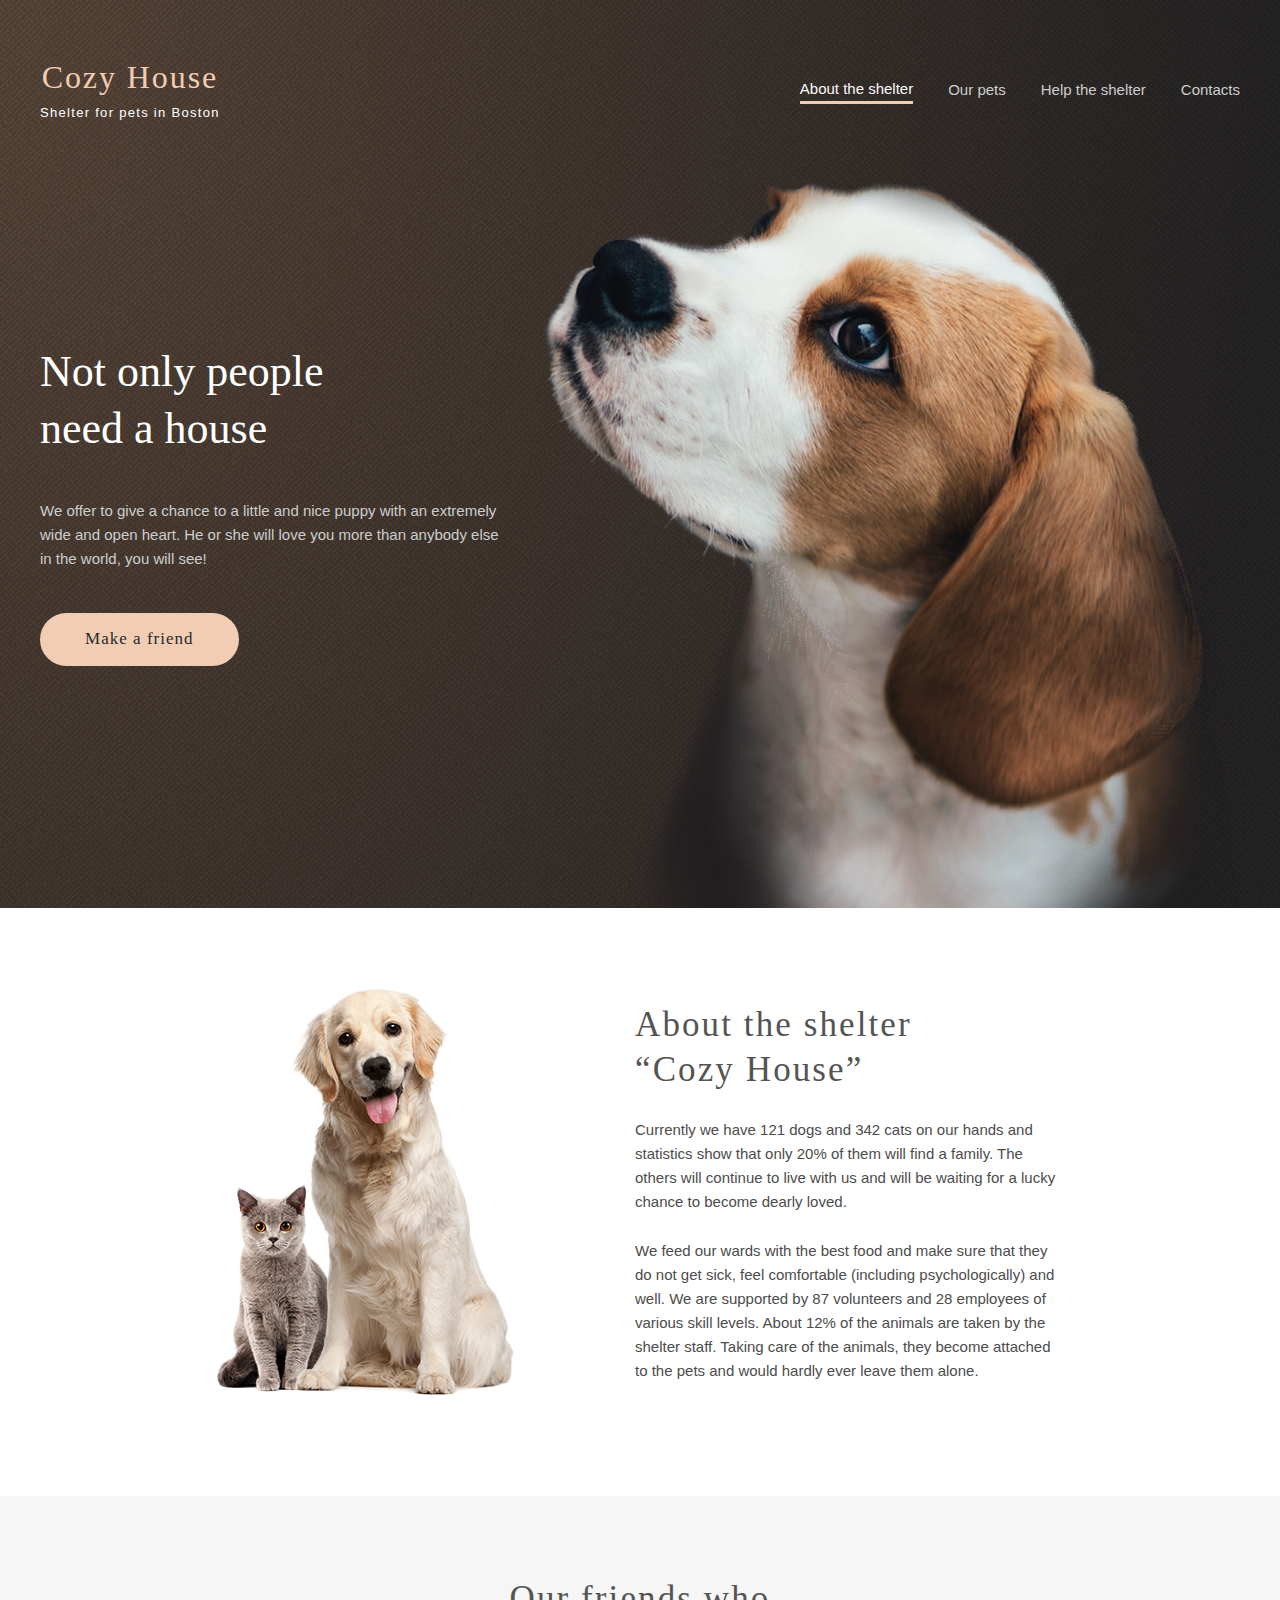
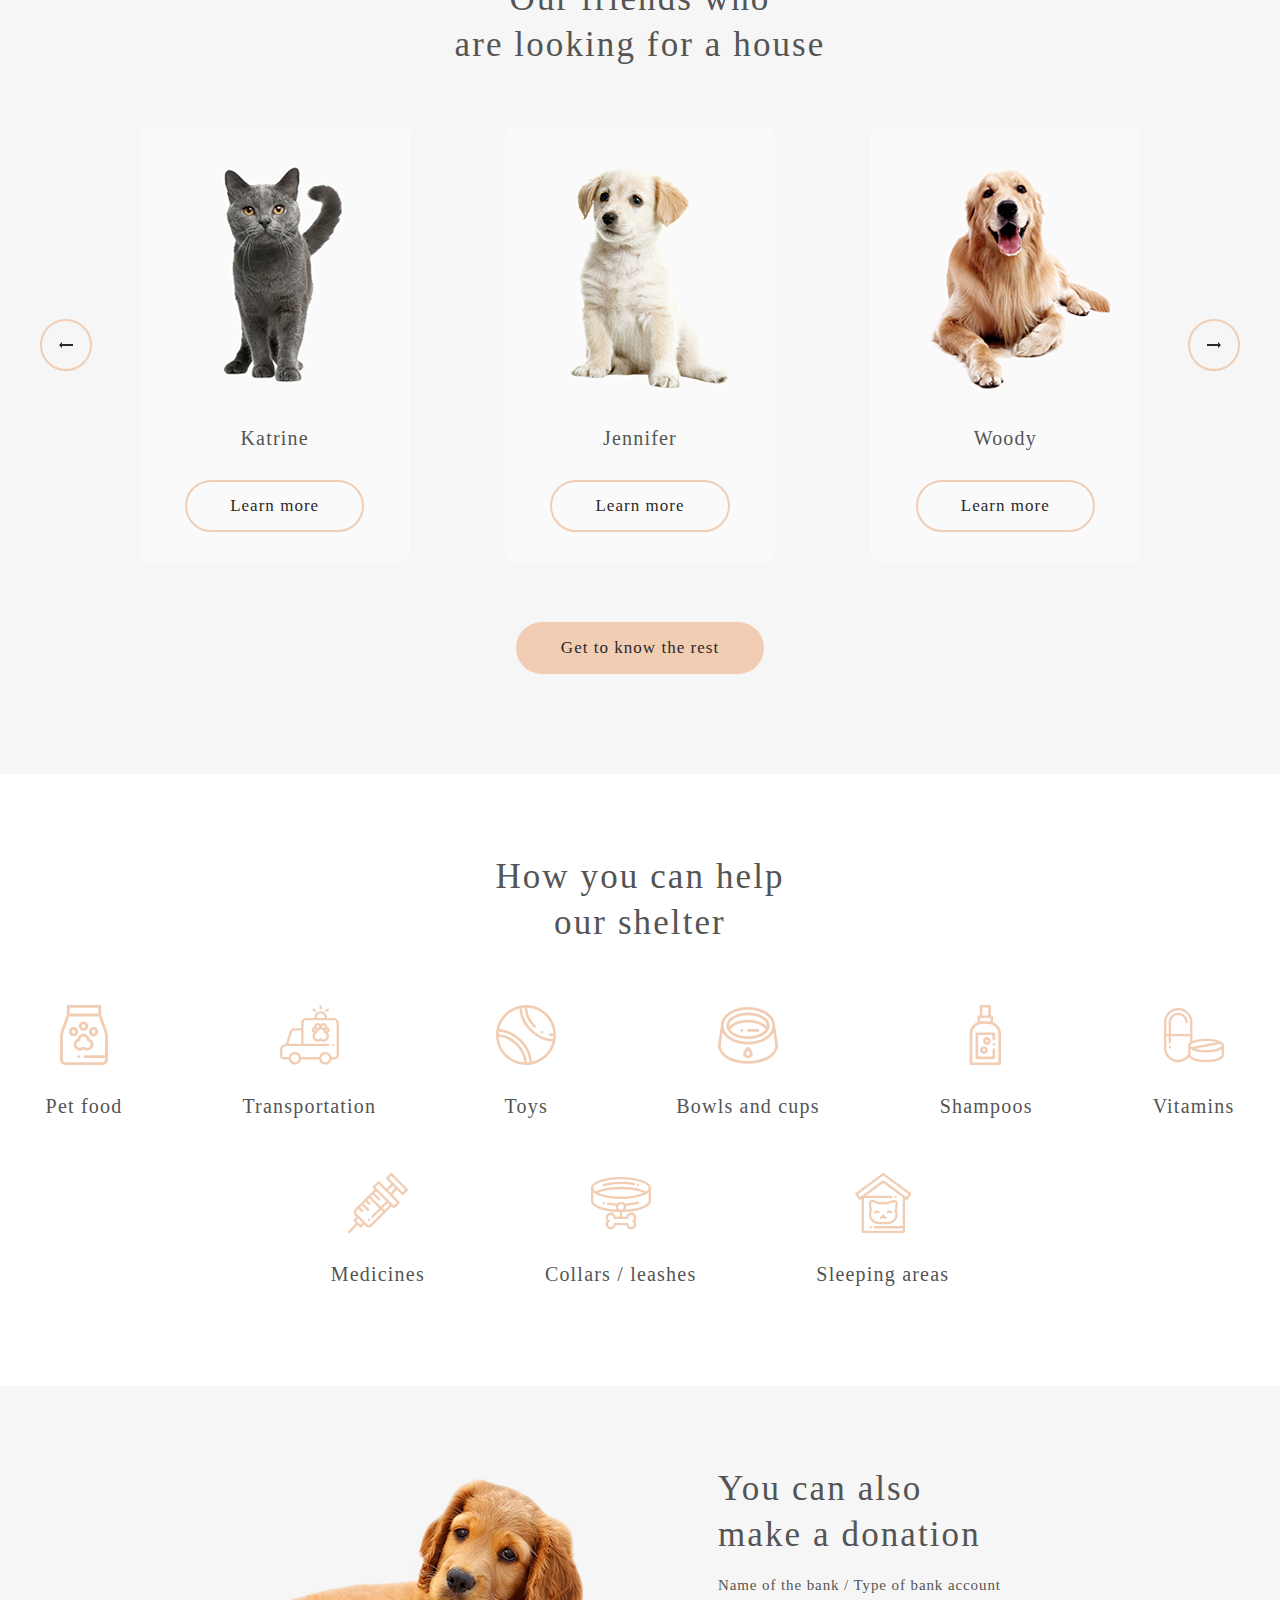
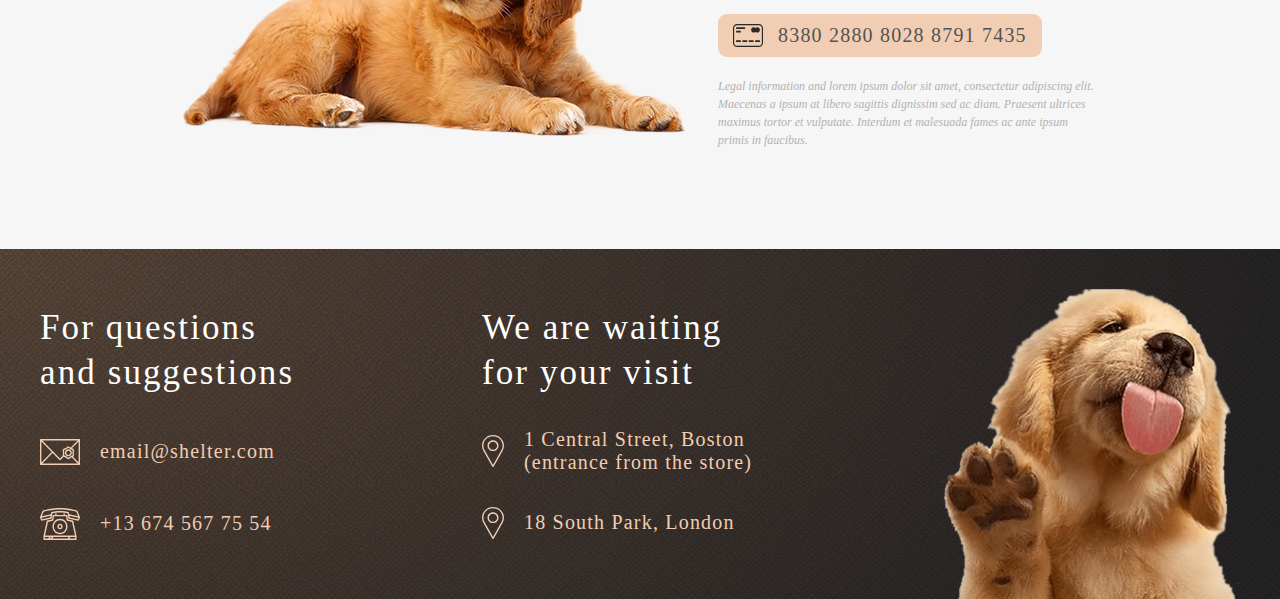
==== shelter/pages/main/index.html @ 7fc87ed5 "feat: add adaptive to donation section" ====
<!DOCTYPE html>
<html lang="en">
    <head>
        <meta charset="UTF-8" />
        <meta http-equiv="X-UA-Compatible" content="IE=edge" />
        <meta name="viewport" content="width=device-width, initial-scale=1.0" />
        <title>Shelter</title>

        <link rel="stylesheet" href="./styles/main.css" />
        <link rel="shortcut icon" href="../../assets/favicon.ico" type="image/x-icon" />
    </head>
    <body>
        <header class="header">
            <div class="container header-container">
                <div class="header__content">
                    <a class="logo" href="#">
                        <h1 class="title logo__title">Cozy House</h1>
                        <p class="subtitle logo__subtitle">Shelter for pets in Boston</p>
                    </a>
                    <nav class="main-nav">
                        <ul class="nav-list">
                            <li class="nav-list__item nav-list__item_active">
                                <a class="subtitle nav-list__link" href="#">About the shelter</a>
                            </li>
                            <li class="nav-list__item">
                                <a class="subtitle nav-list__link" href="../pets/index.html">Our pets</a>
                            </li>
                            <li class="nav-list__item">
                                <a class="subtitle nav-list__link" href="#help">Help the shelter</a>
                            </li>
                            <li class="nav-list__item">
                                <a class="subtitle nav-list__link" href="#footer">Contacts</a>
                            </li>
                        </ul>
                    </nav>
                </div>
            </div>
        </header>
        <main class="main">
            <section class="start-screen-section">
                <div class="container start-screen-container">
                    <div class="start-screen">
                        <div class="start-screen__content">
                            <h2 class="title title_light start-screen__title">Not only people<br />need a house</h2>
                            <p class="subtitle subtitle_light">
                                We offer to give a chance to a little and nice puppy with an extremely wide and open
                                heart. He or she will love you more than anybody else in the world, you will see!
                            </p>
                            <a href="#pets" class="button title button-title">Make a friend</a>
                        </div>
                        <picture>
                            <source
                                srcset="../../assets/images/start-screen-puppy-320.png"
                                type="image/png"
                                media="(max-width:767px)"
                            />
                            <source
                                srcset="../../assets/images/start-screen-puppy-768.png"
                                type="image/png"
                                media="(max-width:1279px)"
                            />
                            <img
                                class="start-screen__img"
                                src="../../assets/images/start-screen-puppy-1280.png"
                                alt="puppy"
                            />
                        </picture>
                    </div>
                </div>
            </section>
            <section class="about-section">
                <div class="container about-container">
                    <div class="about">
                        <img class="about__img" src="../../assets/images/about-pets.png" alt="about-pets" />
                        <div class="about__content">
                            <h3 class="title about__title">About the shelter<br />“Cozy House”</h3>
                            <p class="subtitle about__description">
                                Currently we have 121 dogs and 342 cats on our hands and statistics show that only 20%
                                of them will find a family. The others will continue to live with us and will be waiting
                                for a lucky chance to become dearly loved.
                            </p>
                            <p class="subtitle about__description">
                                We feed our wards with the best food and make sure that they do not get sick, feel
                                comfortable (including psychologically) and well. We are supported by 87 volunteers and
                                28 employees of various skill levels. About 12% of the animals are taken by the shelter
                                staff. Taking care of the animals, they become attached to the pets and would hardly
                                ever leave them alone.
                            </p>
                        </div>
                    </div>
                </div>
            </section>
            <section class="pets-section" id="pets">
                <div class="container pets-container">
                    <div class="pets">
                        <h3 class="title pets__title">Our friends who<br />are looking for a house</h3>
                        <div class="pets-slider">
                            <div class="round-button left-arrow"></div>
                            <ul class="pets-slider__list">
                                <li class="pets-card">
                                    <a class="pets-card__link" href="#">
                                        <img
                                            class="pets-card__photo"
                                            src="../../assets/images/pets-slider/pets-katrine.png"
                                            alt="pets-katrine"
                                        />
                                        <h4 class="title pets-card__name">Katrine</h4>
                                        <div class="button-not-fill title button-title pets-card__button">
                                            Learn more
                                        </div>
                                    </a>
                                </li>
                                <li class="pets-card">
                                    <a class="pets-card__link" href="#">
                                        <img
                                            class="pets-card__photo"
                                            src="../../assets/images/pets-slider/pets-jennifer.png"
                                            alt="pets-jennifer"
                                        />
                                        <h4 class="title pets-card__name">Jennifer</h4>
                                        <div class="button-not-fill title button-title pets-card__button">
                                            Learn more
                                        </div>
                                    </a>
                                </li>
                                <li class="pets-card">
                                    <a class="pets-card__link" href="#">
                                        <img
                                            class="pets-card__photo"
                                            src="../../assets/images/pets-slider/pets-woody.png"
                                            alt="pets-woody"
                                        />
                                        <h4 class="title pets-card__name">Woody</h4>
                                        <div class="button-not-fill title button-title pets-card__button">
                                            Learn more
                                        </div>
                                    </a>
                                </li>
                            </ul>
                            <div class="round-button right-arrow"></div>
                        </div>
                        <a class="button title button-title" href="../pets/index.html">Get to know the rest</a>
                    </div>
                </div>
            </section>
            <section class="help-section" id="help">
                <div class="container help-container">
                    <div class="help">
                        <h3 class="title help__title">How you can help<br />our shelter</h3>
                        <ul class="help-list">
                            <li class="help-list__item">
                                <svg class="help-icon">
                                    <use xlink:href="../../assets/icons/help-icon-sprite.svg#icon-pet-food"></use>
                                </svg>
                                <h4 class="title help-icon__title">Pet food</h4>
                            </li>
                            <li class="help-list__item">
                                <svg class="help-icon">
                                    <use xlink:href="../../assets/icons/help-icon-sprite.svg#icon-transportation"></use>
                                </svg>
                                <h4 class="title help-icon__title">Transportation</h4>
                            </li>
                            <li class="help-list__item">
                                <svg class="help-icon">
                                    <use xlink:href="../../assets/icons/help-icon-sprite.svg#icon-toys"></use>
                                </svg>
                                <h4 class="title help-icon__title">Toys</h4>
                            </li>
                            <li class="help-list__item">
                                <svg class="help-icon">
                                    <use xlink:href="../../assets/icons/help-icon-sprite.svg#icon-bowls-and-cups"></use>
                                </svg>
                                <h4 class="title help-icon__title">Bowls and cups</h4>
                            </li>
                            <li class="help-list__item">
                                <svg class="help-icon">
                                    <use xlink:href="../../assets/icons/help-icon-sprite.svg#icon-shampoos"></use>
                                </svg>
                                <h4 class="title help-icon__title">Shampoos</h4>
                            </li>
                            <li class="help-list__item">
                                <svg class="help-icon">
                                    <use xlink:href="../../assets/icons/help-icon-sprite.svg#icon-vitamins"></use>
                                </svg>
                                <h4 class="title help-icon__title">Vitamins</h4>
                            </li>
                            <li class="help-list__item">
                                <svg class="help-icon">
                                    <use xlink:href="../../assets/icons/help-icon-sprite.svg#icon-medicines"></use>
                                </svg>
                                <h4 class="title help-icon__title">Medicines</h4>
                            </li>
                            <li class="help-list__item">
                                <svg class="help-icon">
                                    <use
                                        xlink:href="../../assets/icons/help-icon-sprite.svg#icon-collars-leashes"
                                    ></use>
                                </svg>
                                <h4 class="title help-icon__title">Collars / leashes</h4>
                            </li>
                            <li class="help-list__item">
                                <svg class="help-icon">
                                    <use xlink:href="../../assets/icons/help-icon-sprite.svg#icon-sleeping-area"></use>
                                </svg>
                                <h4 class="title help-icon__title">Sleeping areas</h4>
                            </li>
                        </ul>
                    </div>
                </div>
            </section>
            <section class="donation-section">
                <div class="container donation-container">
                    <div class="donation">
                        <img class="donation__img" src="../../assets/images/donation-dog.png" alt="dog" />
                        <div class="donation__content">
                            <h3 class="title donation__title">You can also<br />make a donation</h3>
                            <h5 class="title donation__info">Name of the bank / Type of bank account</h5>
                            <div class="button donation-card">
                                <div class="donation-card__icon"></div>
                                <a class="donation-card__link" href="#"
                                    ><h4 class="title donation-card__number">8380 2880 8028 8791 7435</h4>
                                </a>
                            </div>
                            <p class="subtitle-s donation__additional-info">
                                Legal information and lorem ipsum dolor sit amet, consectetur adipiscing elit. Maecenas
                                a ipsum at libero sagittis dignissim sed ac diam. Praesent ultrices maximus tortor et
                                vulputate. Interdum et malesuada fames ac ante ipsum primis in faucibus.
                            </p>
                        </div>
                    </div>
                </div>
            </section>
        </main>
        <footer class="footer" id="footer">
            <div class="container footer-container">
                <div class="footer-content">
                    <div class="footer-content__item contacts">
                        <h3 class="title title_light cotacts__title">For questions<br />and suggestions</h3>
                        <a class="contacts__email" href="mailto:email@shelter.com">
                            <div class="email-icon"></div>
                            <h4 class="title email-link">email@shelter.com</h4>
                        </a>
                        <a class="contacts__tel" href="tel:+136745677554">
                            <div class="tel-icon"></div>
                            <h4 class="title tel-link">+13 674 567 75 54</h4>
                        </a>
                    </div>
                    <div class="footer-content__item location">
                        <h3 class="title title_light location__title">We are waiting<br />for your visit</h3>
                        <a class="location__item" target="_blank" href="https://goo.gl/maps/Nd3vCdR5hA9mJqNJ8">
                            <div class="location-icon"></div>
                            <h4 class="title location-address">
                                1 Central Street, Boston<br />(entrance from the store)
                            </h4>
                        </a>
                        <a class="location__item" target="_blank" href="https://goo.gl/maps/wVuwAP1SpZK8TBHQ6">
                            <div class="location-icon"></div>
                            <h4 class="title location-address">18 South Park, London</h4>
                        </a>
                    </div>
                    <img class="footer-content__img" src="../../assets/images/footer-puppy.png" alt="puppy" />
                </div>
            </div>
        </footer>
    </body>
</html>
---- shelter/pages/main/styles/main.css ----
@charset "UTF-8";
/* Указываем box sizing */
*,
*::before,
*::after {
  -webkit-box-sizing: border-box;
          box-sizing: border-box;
  -webkit-transition: all 0.2s ease-in;
  transition: all 0.2s ease-in;
}

/* Убираем внутренние отступы */
ul[class],
ol[class] {
  padding: 0;
}

/* Убираем внешние отступы */
body,
h1,
h2,
h3,
h4,
p,
ul[class],
ol[class],
li,
figure,
figcaption,
blockquote,
dl,
dd {
  margin: 0;
}

/* Удаляем стандартную стилизацию для всех ul и il, у которых есть атрибут class*/
ul[class],
ol[class] {
  list-style: none;
}

/* Элементы a, у которых нет класса, сбрасываем до дефолтных стилей */
a:not([class]) {
  text-decoration-skip-ink: auto;
}

/* Упрощаем работу с изображениями */
img {
  max-width: 100%;
  display: block;
}

/* Указываем понятную периодичность в потоке данных у article*/
article > * + * {
  margin-top: 1em;
}

/* Наследуем шрифты для инпутов и кнопок */
input,
button,
textarea,
select {
  font: inherit;
}

@font-face {
  font-family: Arial;
  src: url("../../../../assets/fonts/arial.ttf");
}

@font-face {
  font-family: Georgia;
  src: url("../../../../assets//fonts//georgia.ttf");
}

.title {
  margin: 0;
  font-family: 'Georgia';
  font-style: normal;
  font-weight: 400;
  font-size: 35px;
  line-height: 130%;
  letter-spacing: 0.06em;
  color: #545454;
}

@media (max-width: 767px) {
  .title {
    text-align: center;
    font-size: calc(25px + 10 * ((100vw - 320px) / 448));
  }
}

.button-title {
  font-size: 17px;
  text-decoration: none;
}

h2.title {
  font-size: 44px;
  letter-spacing: normal;
}

@media (max-width: 767px) {
  h2.title {
    font-size: calc(25px + 19 * ((100vw - 320px) / 448));
  }
}

h4.title {
  font-size: 20px;
  line-height: 115%;
}

h5.title {
  font-size: 15px;
  line-height: 110%;
}

.title_light {
  color: #ffffff;
}

.subtitle {
  font-family: 'Arial';
  font-style: normal;
  font-weight: 400;
  font-size: 15px;
  line-height: 160%;
  color: #4C4C4C;
}

.subtitle-s {
  font-style: italic;
  font-size: 12px;
  line-height: 150%;
  color: #B2B2B2;
}

.subtitle_light {
  color: #CDCDCD;
}

html {
  scroll-behavior: smooth;
}

body {
  min-height: 100vh;
  line-height: 1.5;
  padding: 0;
  text-rendering: optimizeSpeed;
}

.container {
  max-width: 1280px;
  margin: 0 auto;
  padding: 60px 40px;
}

@media (max-width: 1279px) {
  .container {
    padding-top: calc(30px + 30 * ((100vw - 768px) / 512));
    padding-left: calc(30px + 10 * ((100vw - 768px) / 512));
    padding-right: calc(30px + 10 * ((100vw - 768px) / 512));
  }
}

@media (max-width: 767px) {
  .container {
    padding-top: 30px;
    padding-left: calc(10px + 20 * ((100vw - 320px) / 448));
    padding-right: calc(10px + 20 * ((100vw - 320px) / 448));
  }
}

.button {
  padding: 15px 45px;
  border: none;
  border-radius: 100px;
  color: #292929;
  background-color: #F1CDB3;
  cursor: pointer;
  text-decoration: none;
}

.button:hover {
  background-color: #FDDCC4;
}

.button-not-fill {
  padding: 13px 43px;
  border: 2px solid #F1CDB3;
  border-radius: 100px;
  color: #292929;
  cursor: pointer;
  text-decoration: none;
}

.button-not-fill:hover {
  border: 2px solid #FDDCC4;
  background-color: #FDDCC4;
}

.round-button {
  display: -webkit-box;
  display: -ms-flexbox;
  display: flex;
  -webkit-box-pack: center;
      -ms-flex-pack: center;
          justify-content: center;
  -webkit-box-align: center;
      -ms-flex-align: center;
          align-items: center;
  -webkit-box-orient: horizontal;
  -webkit-box-direction: normal;
      -ms-flex-direction: row;
          flex-direction: row;
  padding: 24px;
  border: 2px solid #F1CDB3;
  border-radius: 50%;
  background-repeat: no-repeat;
  background-position: center;
  cursor: pointer;
  text-decoration: none;
}

.round-button:hover {
  border: 2px solid #FDDCC4;
  background-color: #FDDCC4;
}

.round-button:active {
  border: 2px solid #F1CDB3;
  background-color: #F1CDB3;
}

@media (max-width: 767px) {
  .header-container {
    padding-right: calc(53px + -23 * ((100vw - 320px) / 448));
  }
}

.header {
  position: absolute;
  z-index: 1;
  left: 0;
  right: 0;
  top: 0;
  width: 100%;
}

.header__content {
  display: -webkit-box;
  display: -ms-flexbox;
  display: flex;
  -webkit-box-pack: justify;
      -ms-flex-pack: justify;
          justify-content: space-between;
  -webkit-box-align: center;
      -ms-flex-align: center;
          align-items: center;
  -webkit-box-orient: horizontal;
  -webkit-box-direction: normal;
      -ms-flex-direction: row;
          flex-direction: row;
}

.logo {
  display: -webkit-box;
  display: -ms-flexbox;
  display: flex;
  -webkit-box-pack: justify;
      -ms-flex-pack: justify;
          justify-content: space-between;
  -webkit-box-align: center;
      -ms-flex-align: center;
          align-items: center;
  -webkit-box-orient: vertical;
  -webkit-box-direction: normal;
      -ms-flex-direction: column;
          flex-direction: column;
  height: 60px;
  cursor: pointer;
  text-decoration: none;
}

.logo__title {
  font-size: 32px;
  line-height: 110%;
  color: #f1cdb3;
}

.logo__subtitle {
  font-size: 13px;
  line-height: 15px;
  letter-spacing: 0.1em;
  color: #ffffff;
}

.logo:hover .logo__title {
  color: #FDDCC4;
}

.nav-list {
  display: -webkit-box;
  display: -ms-flexbox;
  display: flex;
  -webkit-box-pack: justify;
      -ms-flex-pack: justify;
          justify-content: space-between;
  -webkit-box-align: center;
      -ms-flex-align: center;
          align-items: center;
  -webkit-box-orient: horizontal;
  -webkit-box-direction: normal;
      -ms-flex-direction: row;
          flex-direction: row;
  -webkit-column-gap: 35px;
          column-gap: 35px;
  list-style: none;
}

.nav-list__link {
  color: #CDCDCD;
  text-decoration: none;
}

.nav-list__link:hover {
  color: #ffffff;
}

.nav-list__item {
  position: relative;
  cursor: pointer;
}

.nav-list__item_active {
  border-bottom: 3px solid #f1cdb3;
}

.nav-list__item_active .nav-list__link {
  color: #FAFAFA;
}

@media (max-width: 767px) {
  .nav-list {
    display: none;
  }
}

.start-screen-section {
  padding-top: 180px;
  background: url("../../../assets/images/noise_transparent@2x.png"), radial-gradient(100% 215.42% at 0% 0%, #5B483A 0%, #262425 100%), #211F20;
  background-repeat: repeat;
}

@media (max-width: 1279px) {
  .start-screen-section {
    padding-top: calc(150px + 30 * ((100vw - 768px) / 512));
  }
}

@media (max-width: 767px) {
  .start-screen-section {
    padding-top: 150px;
  }
}

.start-screen-container {
  padding-top: 0;
  padding-bottom: 0;
}

@media (max-width: 1279px) {
  .start-screen-container {
    padding-left: calc(100px + 202 * ((100vw - 768px) / 512));
    padding-right: calc(100px + 202 * ((100vw - 768px) / 512));
  }
}

@media (max-width: 767px) {
  .start-screen-container {
    padding-left: calc(10px + 90 * ((100vw - 320px) / 448));
    padding-right: calc(10px + 90 * ((100vw - 320px) / 448));
  }
}

.start-screen {
  display: -webkit-box;
  display: -ms-flexbox;
  display: flex;
  -webkit-box-pack: justify;
      -ms-flex-pack: justify;
          justify-content: space-between;
  -webkit-box-align: start;
      -ms-flex-align: start;
          align-items: flex-start;
  -webkit-box-orient: horizontal;
  -webkit-box-direction: normal;
      -ms-flex-direction: row;
          flex-direction: row;
  -webkit-column-gap: 42px;
          column-gap: 42px;
}

.start-screen__content {
  display: -webkit-box;
  display: -ms-flexbox;
  display: flex;
  -webkit-box-pack: justify;
      -ms-flex-pack: justify;
          justify-content: space-between;
  -webkit-box-align: start;
      -ms-flex-align: start;
          align-items: flex-start;
  -webkit-box-orient: vertical;
  -webkit-box-direction: normal;
      -ms-flex-direction: column;
          flex-direction: column;
  row-gap: 42px;
  padding-top: 163px;
}

.start-screen__img {
  position: relative;
  max-width: none;
}

@media (max-width: 1279px) {
  .start-screen {
    -webkit-box-orient: vertical;
    -webkit-box-direction: normal;
        -ms-flex-direction: column;
            flex-direction: column;
    row-gap: 100px;
  }
  .start-screen__content {
    padding-top: 0;
    padding-left: calc(54px + 54 * ((100vw - 768px) / 512));
    padding-right: calc(54px + 54 * ((100vw - 768px) / 512));
  }
  .start-screen__content .button {
    -ms-flex-item-align: center;
        -ms-grid-row-align: center;
        align-self: center;
  }
  .start-screen__img {
    left: calc(70px + 210 * ((100vw - 768px) / 512));
  }
}

@media (max-width: 767px) {
  .start-screen {
    row-gap: 105px;
    text-align: center;
  }
  .start-screen__content {
    -webkit-box-align: center;
        -ms-flex-align: center;
            align-items: center;
    padding-left: calc(0px + 54 * ((100vw - 320px) / 448));
    padding-right: calc(0px + 54 * ((100vw - 320px) / 448));
  }
  .start-screen__img {
    left: calc(40px + 240 * ((100vw - 320px) / 448));
  }
}

.about-container {
  padding: 80px 40px 100px 40px;
}

@media (max-width: 1279px) {
  .about-container {
    padding-left: calc(165px + -125 * ((100vw - 1180px) / 100));
    padding-right: calc(165px + -125 * ((100vw - 1180px) / 100));
  }
}

@media (max-width: 1179px) {
  .about-container {
    padding-left: 165px;
    padding-right: 165px;
  }
}

@media (max-width: 767px) {
  .about-container {
    padding-top: calc(42px + 38 * ((100vw - 320px) / 448));
    padding-bottom: calc(42px + 38 * ((100vw - 320px) / 448));
    padding-left: calc(10px + 155 * ((100vw - 320px) / 448));
    padding-right: calc(10px + 155 * ((100vw - 320px) / 448));
  }
}

.about {
  display: -webkit-box;
  display: -ms-flexbox;
  display: flex;
  -webkit-box-pack: center;
      -ms-flex-pack: center;
          justify-content: center;
  -webkit-box-align: center;
      -ms-flex-align: center;
          align-items: center;
  -webkit-box-orient: horizontal;
  -webkit-box-direction: normal;
      -ms-flex-direction: row;
          flex-direction: row;
  -webkit-column-gap: 120px;
          column-gap: 120px;
  padding: 0 175px;
}

.about__content {
  display: -webkit-box;
  display: -ms-flexbox;
  display: flex;
  -webkit-box-pack: justify;
      -ms-flex-pack: justify;
          justify-content: space-between;
  -webkit-box-align: start;
      -ms-flex-align: start;
          align-items: flex-start;
  -webkit-box-orient: vertical;
  -webkit-box-direction: normal;
      -ms-flex-direction: column;
          flex-direction: column;
  row-gap: 25px;
}

@media (max-width: 1279px) {
  .about {
    padding-left: calc(0px + 175 * ((100vw - 1180px) / 100));
    padding-right: calc(0px + 175 * ((100vw - 1180px) / 100));
  }
}

@media (max-width: 1179px) {
  .about {
    -webkit-box-orient: vertical;
    -webkit-box-direction: normal;
        -ms-flex-direction: column;
            flex-direction: column;
    row-gap: 80px;
    padding-left: calc(0px + 206 * ((100vw - 768px) / 412));
    padding-right: calc(0px + 206 * ((100vw - 768px) / 412));
  }
  .about__img {
    -ms-flex-item-align: center;
        -ms-grid-row-align: center;
        align-self: center;
    -webkit-box-ordinal-group: 3;
        -ms-flex-order: 2;
            order: 2;
  }
}

@media (max-width: 767px) {
  .about {
    text-align: justify;
    row-gap: calc(42px + 38 * ((100vw - 320px) / 448));
    padding-left: calc(15px + -15 * ((100vw - 320px) / 448));
    padding-right: calc(15px + -15 * ((100vw - 320px) / 448));
  }
  .about__content {
    -webkit-box-align: center;
        -ms-flex-align: center;
            align-items: center;
    row-gap: 22px;
  }
  .about__title {
    padding-bottom: 3px;
  }
  .about__img {
    width: calc(260px + 40 * ((100vw - 320px) / 448));
  }
}

.pets-section {
  background-color: #F6F6F6;
}

.pets-container {
  padding: 80px 40px 100px 40px;
}

@media (max-width: 1279px) {
  .pets-container {
    padding-left: calc(30px + 10 * ((100vw - 768px) / 512));
    padding-right: calc(30px + 10 * ((100vw - 768px) / 512));
  }
}

@media (max-width: 767px) {
  .pets-container {
    padding-top: calc(42px + 38 * ((100vw - 320px) / 448));
    padding-bottom: calc(42px + 38 * ((100vw - 320px) / 448));
    padding-left: calc(10px + 174 * ((100vw - 320px) / 448));
    padding-right: calc(10px + 174 * ((100vw - 320px) / 448));
  }
}

.pets {
  display: -webkit-box;
  display: -ms-flexbox;
  display: flex;
  -webkit-box-pack: justify;
      -ms-flex-pack: justify;
          justify-content: space-between;
  -webkit-box-align: center;
      -ms-flex-align: center;
          align-items: center;
  -webkit-box-orient: vertical;
  -webkit-box-direction: normal;
      -ms-flex-direction: column;
          flex-direction: column;
  row-gap: 60px;
}

.pets__title {
  text-align: center;
}

@media (max-width: 767px) {
  .pets {
    row-gap: calc(42px + 18 * ((100vw - 320px) / 448));
  }
}

.pets-slider {
  display: -webkit-box;
  display: -ms-flexbox;
  display: flex;
  -webkit-box-pack: center;
      -ms-flex-pack: center;
          justify-content: center;
  -webkit-box-align: center;
      -ms-flex-align: center;
          align-items: center;
  -webkit-box-orient: horizontal;
  -webkit-box-direction: normal;
      -ms-flex-direction: row;
          flex-direction: row;
  width: 100%;
}

.pets-slider__list {
  display: -webkit-box;
  display: -ms-flexbox;
  display: flex;
  -ms-flex-pack: distribute;
      justify-content: space-around;
  -webkit-box-align: center;
      -ms-flex-align: center;
          align-items: center;
  -webkit-box-orient: horizontal;
  -webkit-box-direction: normal;
      -ms-flex-direction: row;
          flex-direction: row;
  width: 100%;
}

@media (max-width: 1080px) {
  .pets-slider__list .pets-card:nth-of-type(3) {
    display: none;
  }
}

@media (max-width: 767px) {
  .pets-slider {
    -ms-flex-wrap: wrap;
        flex-wrap: wrap;
    gap: 20px 80px;
  }
  .pets-slider__list {
    -webkit-box-ordinal-group: 2;
        -ms-flex-order: 1;
            order: 1;
  }
  .pets-slider__list .pets-card:nth-of-type(2) {
    display: none;
  }
}

.left-arrow {
  background-image: url("../../../assets/icons/left-arrow.svg");
}

@media (max-width: 767px) {
  .left-arrow {
    -webkit-box-ordinal-group: 3;
        -ms-flex-order: 2;
            order: 2;
  }
}

.right-arrow {
  background-image: url("../../../assets/icons/right-arrow.svg");
}

@media (max-width: 767px) {
  .right-arrow {
    -webkit-box-ordinal-group: 4;
        -ms-flex-order: 3;
            order: 3;
  }
}

.pets-card__link {
  display: -webkit-box;
  display: -ms-flexbox;
  display: flex;
  -webkit-box-pack: justify;
      -ms-flex-pack: justify;
          justify-content: space-between;
  -webkit-box-align: center;
      -ms-flex-align: center;
          align-items: center;
  -webkit-box-orient: vertical;
  -webkit-box-direction: normal;
      -ms-flex-direction: column;
          flex-direction: column;
  row-gap: 30px;
  min-height: 435px;
  padding-bottom: 30px;
  cursor: pointer;
  border-radius: 9px;
  background-color: #FAFAFA;
  -webkit-transition: all 0.5s linear;
  transition: all 0.5s linear;
  text-decoration: none;
}

.pets-card__link:hover {
  background-color: #ffffff;
  -webkit-box-shadow: 0px 2px 35px 14px rgba(13, 13, 13, 0.04);
          box-shadow: 0px 2px 35px 14px rgba(13, 13, 13, 0.04);
}

.pets-card__link:hover > .pets-card__button {
  border: 2px solid #F1CDB3;
  background-color: #F1CDB3;
}

.help-container {
  padding: 80px 40px 100px 40px;
}

@media (max-width: 1279px) {
  .help-container {
    padding-left: calc(69px + -29 * ((100vw - 768px) / 512));
    padding-right: calc(69px + -29 * ((100vw - 768px) / 512));
  }
}

@media (max-width: 767px) {
  .help-container {
    padding-top: calc(42px + 38 * ((100vw - 320px) / 448));
    padding-bottom: calc(42px + 38 * ((100vw - 320px) / 448));
    padding-left: calc(15px + 54 * ((100vw - 320px) / 448));
    padding-right: calc(15px + 54 * ((100vw - 320px) / 448));
  }
}

.help {
  display: -webkit-box;
  display: -ms-flexbox;
  display: flex;
  -webkit-box-pack: justify;
      -ms-flex-pack: justify;
          justify-content: space-between;
  -webkit-box-align: center;
      -ms-flex-align: center;
          align-items: center;
  -webkit-box-orient: vertical;
  -webkit-box-direction: normal;
      -ms-flex-direction: column;
          flex-direction: column;
  row-gap: 60px;
}

.help__title {
  text-align: center;
}

@media (max-width: 767px) {
  .help {
    row-gap: calc(42px + 18 * ((100vw - 320px) / 448));
  }
}

.help-list {
  display: -webkit-box;
  display: -ms-flexbox;
  display: flex;
  -webkit-box-pack: center;
      -ms-flex-pack: center;
          justify-content: center;
  -webkit-box-align: center;
      -ms-flex-align: center;
          align-items: center;
  -webkit-box-orient: horizontal;
  -webkit-box-direction: normal;
      -ms-flex-direction: row;
          flex-direction: row;
  gap: 55px 120px;
  -ms-flex-wrap: wrap;
      flex-wrap: wrap;
  padding: 0 87px;
}

.help-list__item {
  display: -webkit-box;
  display: -ms-flexbox;
  display: flex;
  -webkit-box-pack: justify;
      -ms-flex-pack: justify;
          justify-content: space-between;
  -webkit-box-align: center;
      -ms-flex-align: center;
          align-items: center;
  -webkit-box-orient: vertical;
  -webkit-box-direction: normal;
      -ms-flex-direction: column;
          flex-direction: column;
  row-gap: 30px;
}

@media (max-width: 1279px) {
  .help-list {
    -webkit-column-gap: calc(60px + 60 * ((100vw - 768px) / 512));
            column-gap: calc(60px + 60 * ((100vw - 768px) / 512));
    padding-left: calc(0px + 87 * ((100vw - 768px) / 512));
    padding-right: calc(0px + 87 * ((100vw - 768px) / 512));
  }
  .help-list__item {
    width: 170px;
  }
}

@media (max-width: 767px) {
  .help-list {
    -webkit-column-gap: calc(30px + 25 * ((100vw - 320px) / 448));
            column-gap: calc(30px + 25 * ((100vw - 320px) / 448));
    row-gap: calc(30px + 25 * ((100vw - 320px) / 448));
    padding: 0;
  }
  .help-list__item {
    width: 130px;
  }
  .help-list__item h4.help-icon__title {
    font-size: calc(15px + 5 * ((100vw - 320px) / 448));
    line-height: 110%;
  }
}

@media (max-width: 320px) {
  .help-list {
    -webkit-box-pack: start;
        -ms-flex-pack: start;
            justify-content: flex-start;
  }
}

.help-icon {
  width: 60px;
  height: 60px;
  fill: #F1CDB3;
}

.donation-section {
  background-color: #F6F6F6;
}

.donation-container {
  padding: 80px 183px 100px;
}

@media (max-width: 1279px) {
  .donation-container {
    padding-left: calc(131.5px + 256 * ((100vw - 768px) / 512));
    padding-right: calc(131.5px + 256 * ((100vw - 768px) / 512));
  }
}

@media (max-width: 767px) {
  .donation-container {
    padding-top: calc(42px + 38 * ((100vw - 320px) / 448));
    padding-bottom: calc(42px + 38 * ((100vw - 320px) / 448));
    padding-left: calc(10px + 121.5 * ((100vw - 320px) / 448));
    padding-right: calc(10px + 121.5 * ((100vw - 320px) / 448));
  }
}

.donation {
  display: -webkit-box;
  display: -ms-flexbox;
  display: flex;
  -webkit-box-pack: start;
      -ms-flex-pack: start;
          justify-content: flex-start;
  -webkit-box-align: center;
      -ms-flex-align: center;
          align-items: center;
  -webkit-box-orient: horizontal;
  -webkit-box-direction: normal;
      -ms-flex-direction: row;
          flex-direction: row;
  -webkit-column-gap: 30px;
          column-gap: 30px;
}

.donation__content {
  display: -webkit-box;
  display: -ms-flexbox;
  display: flex;
  -webkit-box-pack: justify;
      -ms-flex-pack: justify;
          justify-content: space-between;
  -webkit-box-align: start;
      -ms-flex-align: start;
          align-items: flex-start;
  -webkit-box-orient: vertical;
  -webkit-box-direction: normal;
      -ms-flex-direction: column;
          flex-direction: column;
  row-gap: 20px;
}

.donation__additional-info {
  max-width: 380px;
}

@media (max-width: 1279px) {
  .donation {
    -webkit-box-orient: vertical;
    -webkit-box-direction: normal;
        -ms-flex-direction: column;
            flex-direction: column;
    row-gap: 60px;
    padding: 0 10px;
  }
  .donation__img {
    -webkit-box-ordinal-group: 3;
        -ms-flex-order: 2;
            order: 2;
  }
}

@media (max-width: 767px) {
  .donation {
    row-gap: calc(42px + 18 * ((100vw - 320px) / 448));
  }
  .donation__content {
    -webkit-box-align: center;
        -ms-flex-align: center;
            align-items: center;
  }
  .donation h5.donation__info {
    line-height: 160%;
    letter-spacing: 0.001em;
  }
  .donation__additional-info {
    text-align: justify;
  }
  .donation__img {
    width: calc(260px + 245 * ((100vw - 320px) / 448));
  }
}

.donation-card {
  display: -webkit-box;
  display: -ms-flexbox;
  display: flex;
  -webkit-box-pack: center;
      -ms-flex-pack: center;
          justify-content: center;
  -webkit-box-align: center;
      -ms-flex-align: center;
          align-items: center;
  -webkit-box-orient: horizontal;
  -webkit-box-direction: normal;
      -ms-flex-direction: row;
          flex-direction: row;
  min-height: 23px;
  padding: 10px 15px;
  border-radius: 9px;
}

.donation-card__link {
  text-decoration: none;
}

.donation-card__number {
  text-align: center;
}

.donation-card__icon {
  width: 45px;
  height: 23px;
  padding-right: 15px;
  background-image: url("../../../assets/icons/credit-card.svg");
  background-repeat: no-repeat;
}

@media (max-width: 767px) {
  .donation-card h4.donation-card__number {
    font-size: calc(15px + 5 * ((100vw - 320px) / 448));
    line-height: 110%;
    letter-spacing: 0.001em;
  }
}

.footer {
  background: url("../../../assets/images/noise_transparent@2x.png"), radial-gradient(100% 215.42% at 0% 0%, #5B483A 0%, #262425 100%), #211F20;
  background-repeat: repeat;
}

.footer-container {
  padding: 40px 40px 0px;
}

.footer-content {
  display: -webkit-box;
  display: -ms-flexbox;
  display: flex;
  -webkit-box-pack: justify;
      -ms-flex-pack: justify;
          justify-content: space-between;
  -webkit-box-align: start;
      -ms-flex-align: start;
          align-items: flex-start;
  -webkit-box-orient: horizontal;
  -webkit-box-direction: normal;
      -ms-flex-direction: row;
          flex-direction: row;
  -webkit-column-gap: 160px;
          column-gap: 160px;
}

.footer-content a {
  text-decoration: none;
}

.footer-content__item {
  display: -webkit-box;
  display: -ms-flexbox;
  display: flex;
  -webkit-box-pack: justify;
      -ms-flex-pack: justify;
          justify-content: space-between;
  -webkit-box-align: start;
      -ms-flex-align: start;
          align-items: flex-start;
  -webkit-box-orient: vertical;
  -webkit-box-direction: normal;
      -ms-flex-direction: column;
          flex-direction: column;
  -webkit-box-flex: 1;
      -ms-flex-positive: 1;
          flex-grow: 1;
  row-gap: 40px;
  margin-top: 16px;
}

.contacts__email, .contacts__tel {
  display: -webkit-box;
  display: -ms-flexbox;
  display: flex;
  -webkit-box-pack: justify;
      -ms-flex-pack: justify;
          justify-content: space-between;
  -webkit-box-align: center;
      -ms-flex-align: center;
          align-items: center;
  -webkit-box-orient: horizontal;
  -webkit-box-direction: normal;
      -ms-flex-direction: row;
          flex-direction: row;
  -webkit-column-gap: 20px;
          column-gap: 20px;
  cursor: pointer;
}

.email-icon {
  width: 40px;
  height: 32px;
  background-image: url("../../../assets/icons/icon-email.svg");
}

.tel-icon {
  width: 40px;
  height: 32px;
  background-image: url("../../../assets/icons/icon-phone.svg");
}

.location {
  row-gap: unset;
  min-height: 234px;
}

.location__item {
  display: -webkit-box;
  display: -ms-flexbox;
  display: flex;
  -webkit-box-pack: justify;
      -ms-flex-pack: justify;
          justify-content: space-between;
  -webkit-box-align: center;
      -ms-flex-align: center;
          align-items: center;
  -webkit-box-orient: horizontal;
  -webkit-box-direction: normal;
      -ms-flex-direction: row;
          flex-direction: row;
  -webkit-column-gap: 20px;
          column-gap: 20px;
  cursor: pointer;
  text-decoration: none;
}

.location-icon {
  width: 22px;
  height: 32px;
  background-image: url("../../../assets/icons/icon-marker.svg");
}

.email-icon, .tel-icon, .location-icon {
  background-repeat: no-repeat;
}

.email-link, .tel-link, .location-address {
  color: #f1cdb3;
}
/*# sourceMappingURL=main.css.map */
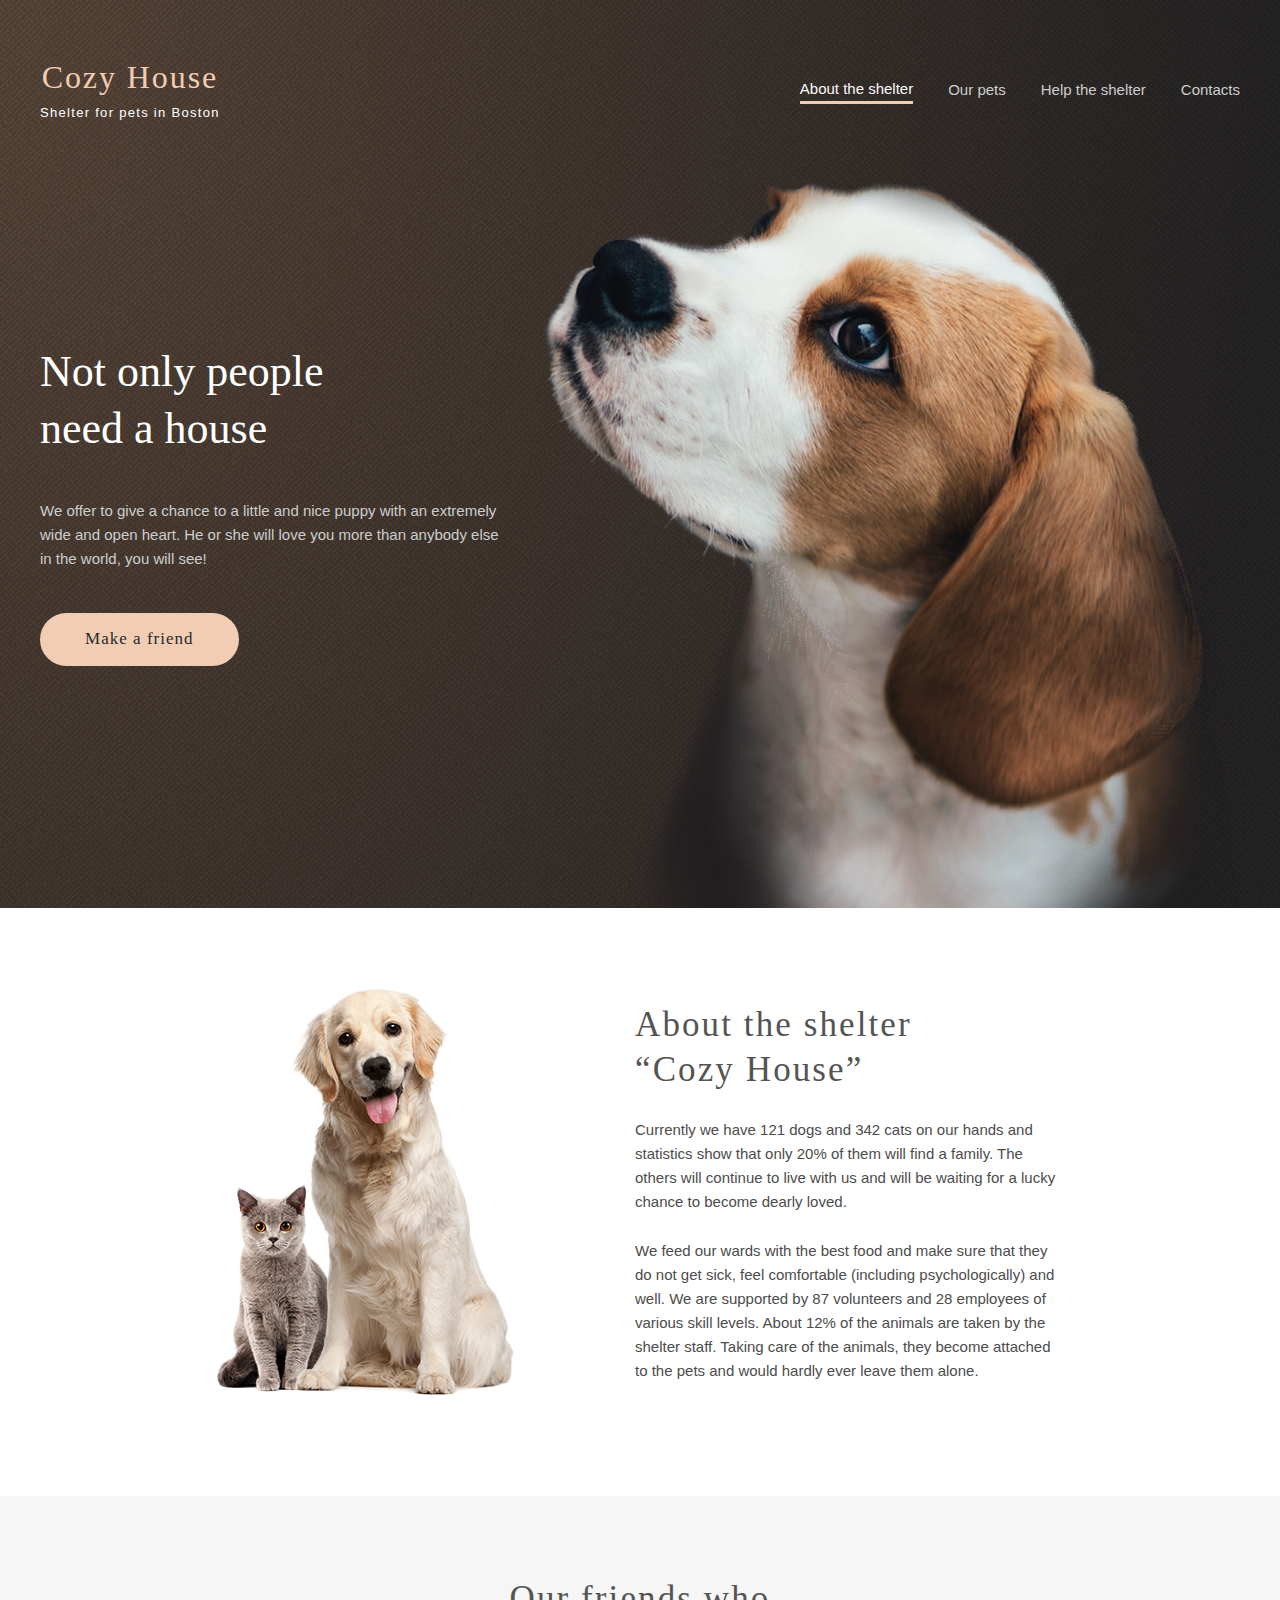
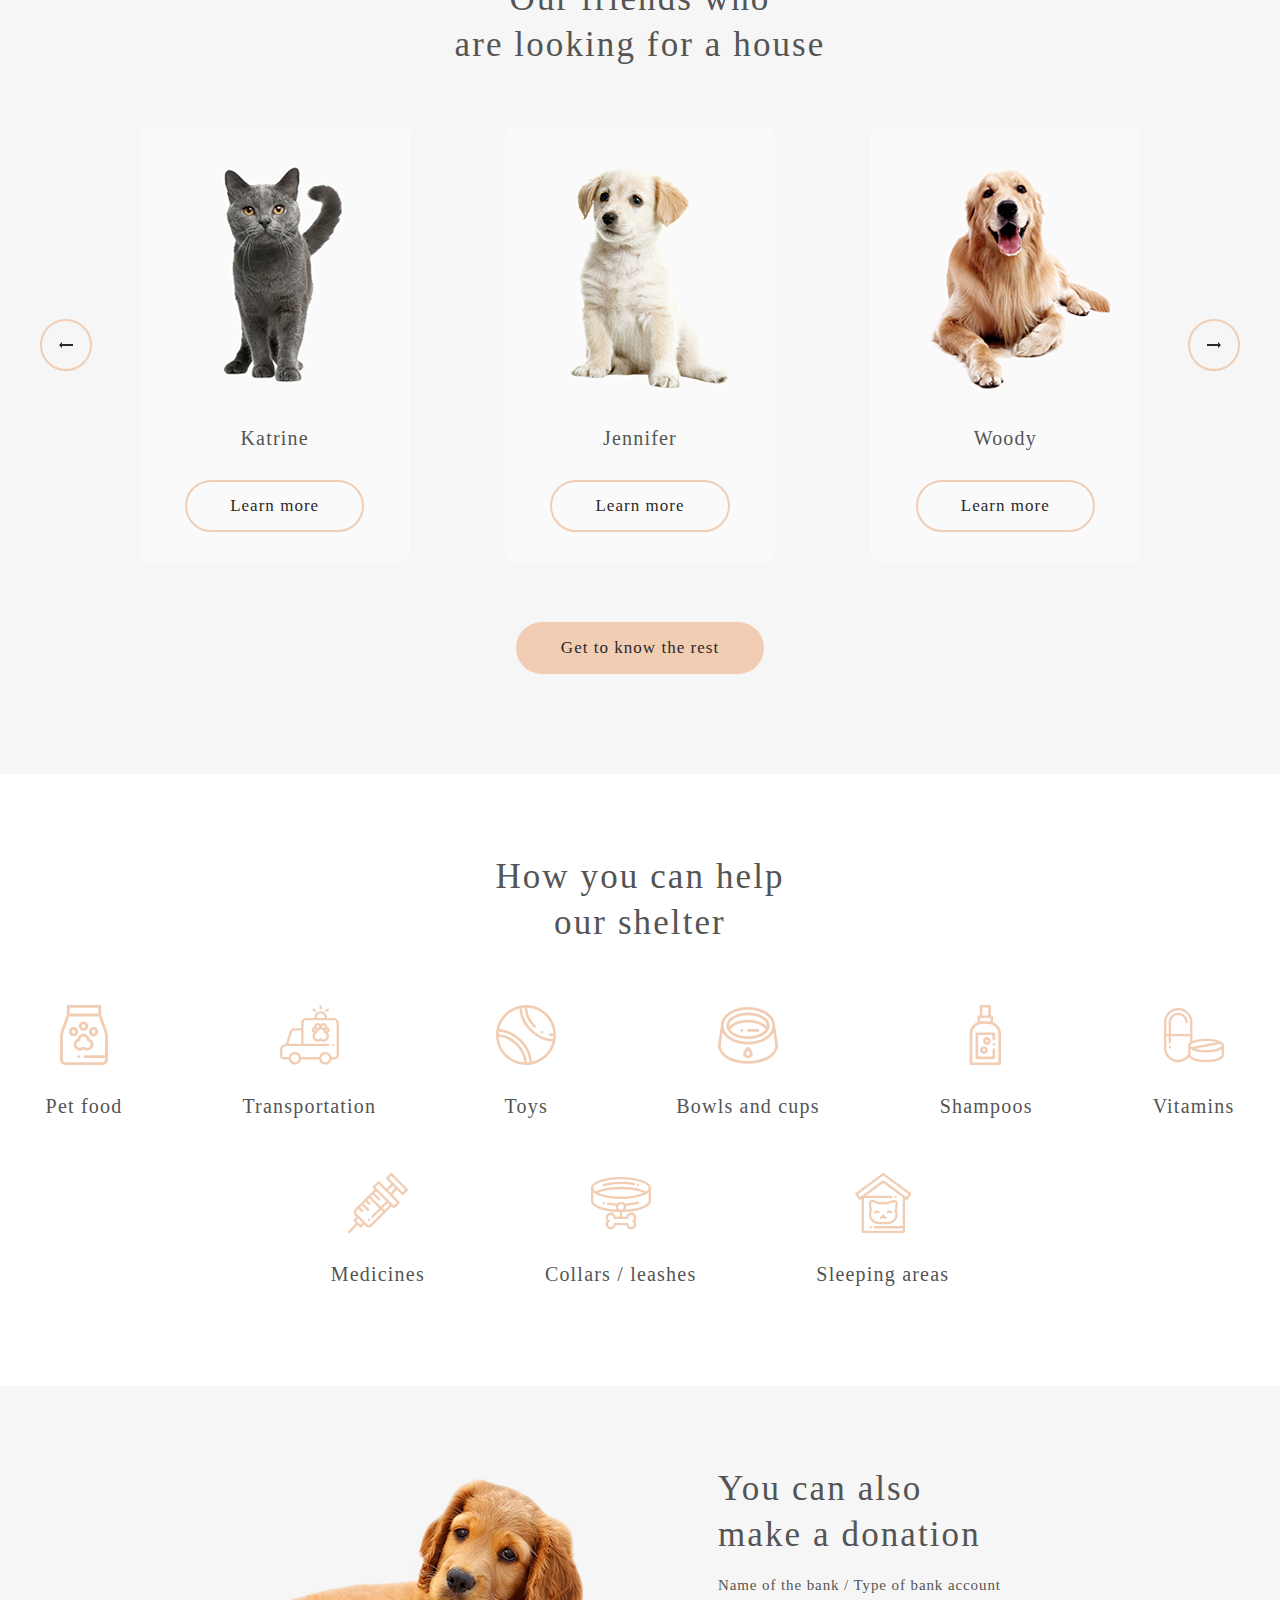
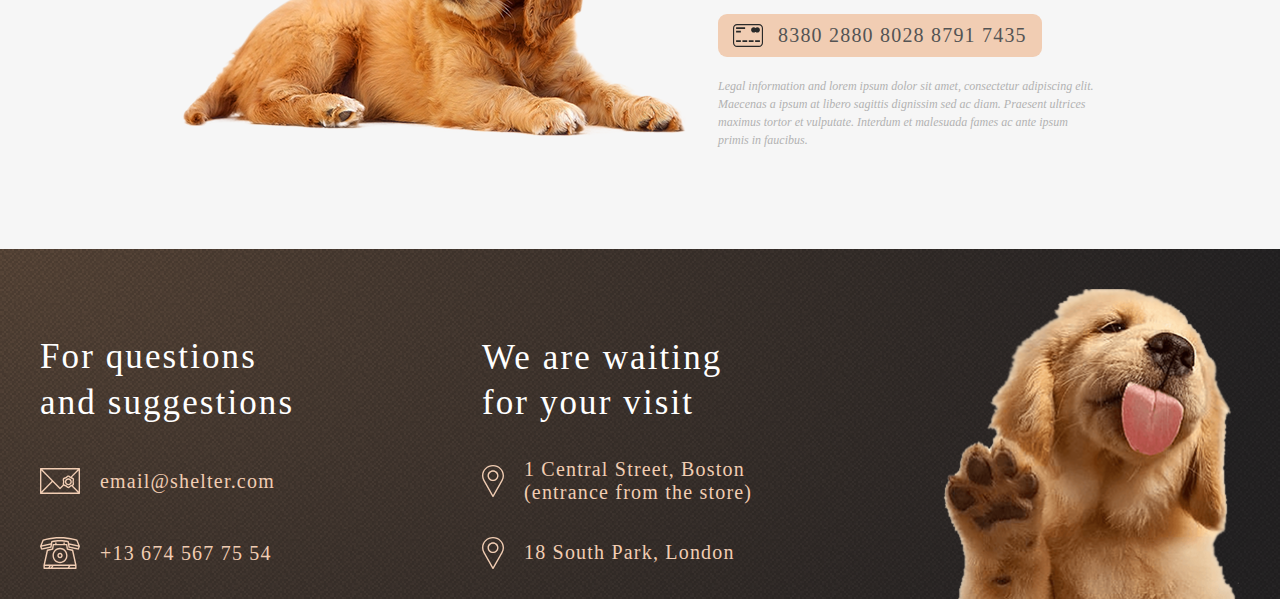
==== commit bfd8924b: "feat: add icon of burger menu" ====
--- a/shelter/pages/main/index.html
+++ b/shelter/pages/main/index.html
@@ -33,6 +33,9 @@
                             </li>
                         </ul>
                     </nav>
+                    <div class="header__burger">
+                        <span></span>
+                    </div>
                 </div>
             </div>
         </header>
--- a/shelter/pages/main/styles/main.css
+++ b/shelter/pages/main/styles/main.css
@@ -266,6 +266,39 @@
           flex-direction: row;
 }
 
+.header__burger {
+  display: none;
+}
+
+@media (max-width: 767px) {
+  .header__burger {
+    display: block;
+    position: relative;
+    width: 30px;
+    height: 22px;
+    cursor: pointer;
+  }
+  .header__burger span, .header__burger:after, .header__burger:before {
+    position: absolute;
+    left: 0;
+    width: 100%;
+    height: 2px;
+    background-color: #f1cdb3;
+  }
+  .header__burger span {
+    top: 10px;
+  }
+  .header__burger:after, .header__burger:before {
+    content: '';
+  }
+  .header__burger:after {
+    bottom: 0;
+  }
+  .header__burger:before {
+    top: 0;
+  }
+}
+
 .logo {
   display: -webkit-box;
   display: -ms-flexbox;
@@ -1022,6 +1055,22 @@
   padding: 40px 40px 0px;
 }
 
+@media (max-width: 1279px) {
+  .footer-container {
+    padding-top: calc(30px + 10 * ((100vw - 768px) / 512));
+    padding-left: calc(30px + 10 * ((100vw - 768px) / 512));
+    padding-right: calc(30px + 10 * ((100vw - 768px) / 512));
+  }
+}
+
+@media (max-width: 767px) {
+  .footer-container {
+    padding-top: 30px;
+    padding-left: calc(10px + 20 * ((100vw - 320px) / 448));
+    padding-right: calc(10px + 20 * ((100vw - 320px) / 448));
+  }
+}
+
 .footer-content {
   display: -webkit-box;
   display: -ms-flexbox;
@@ -1029,15 +1078,14 @@
   -webkit-box-pack: justify;
       -ms-flex-pack: justify;
           justify-content: space-between;
-  -webkit-box-align: start;
-      -ms-flex-align: start;
-          align-items: flex-start;
+  -webkit-box-align: center;
+      -ms-flex-align: center;
+          align-items: center;
   -webkit-box-orient: horizontal;
   -webkit-box-direction: normal;
       -ms-flex-direction: row;
           flex-direction: row;
-  -webkit-column-gap: 160px;
-          column-gap: 160px;
+  gap: 65px 160px;
 }
 
 .footer-content a {
@@ -1058,11 +1106,31 @@
   -webkit-box-direction: normal;
       -ms-flex-direction: column;
           flex-direction: column;
-  -webkit-box-flex: 1;
-      -ms-flex-positive: 1;
-          flex-grow: 1;
   row-gap: 40px;
   margin-top: 16px;
+}
+
+@media (max-width: 1279px) {
+  .footer-content {
+    -webkit-box-pack: center;
+        -ms-flex-pack: center;
+            justify-content: center;
+    -ms-flex-wrap: wrap;
+        flex-wrap: wrap;
+    gap: 65px 60px;
+  }
+  .footer-content__item {
+    margin: 0;
+  }
+}
+
+@media (max-width: 767px) {
+  .footer-content {
+    row-gap: calc(40px + 25 * ((100vw - 320px) / 448));
+  }
+  .footer-content__img {
+    width: calc(260px + 40 * ((100vw - 320px) / 448));
+  }
 }
 
 .contacts__email, .contacts__tel {
@@ -1082,6 +1150,14 @@
   -webkit-column-gap: 20px;
           column-gap: 20px;
   cursor: pointer;
+}
+
+@media (max-width: 767px) {
+  .contacts {
+    -webkit-box-align: center;
+        -ms-flex-align: center;
+            align-items: center;
+  }
 }
 
 .email-icon {
@@ -1121,6 +1197,14 @@
   text-decoration: none;
 }
 
+@media (max-width: 767px) {
+  .location__title {
+    -ms-flex-item-align: center;
+        -ms-grid-row-align: center;
+        align-self: center;
+  }
+}
+
 .location-icon {
   width: 22px;
   height: 32px;
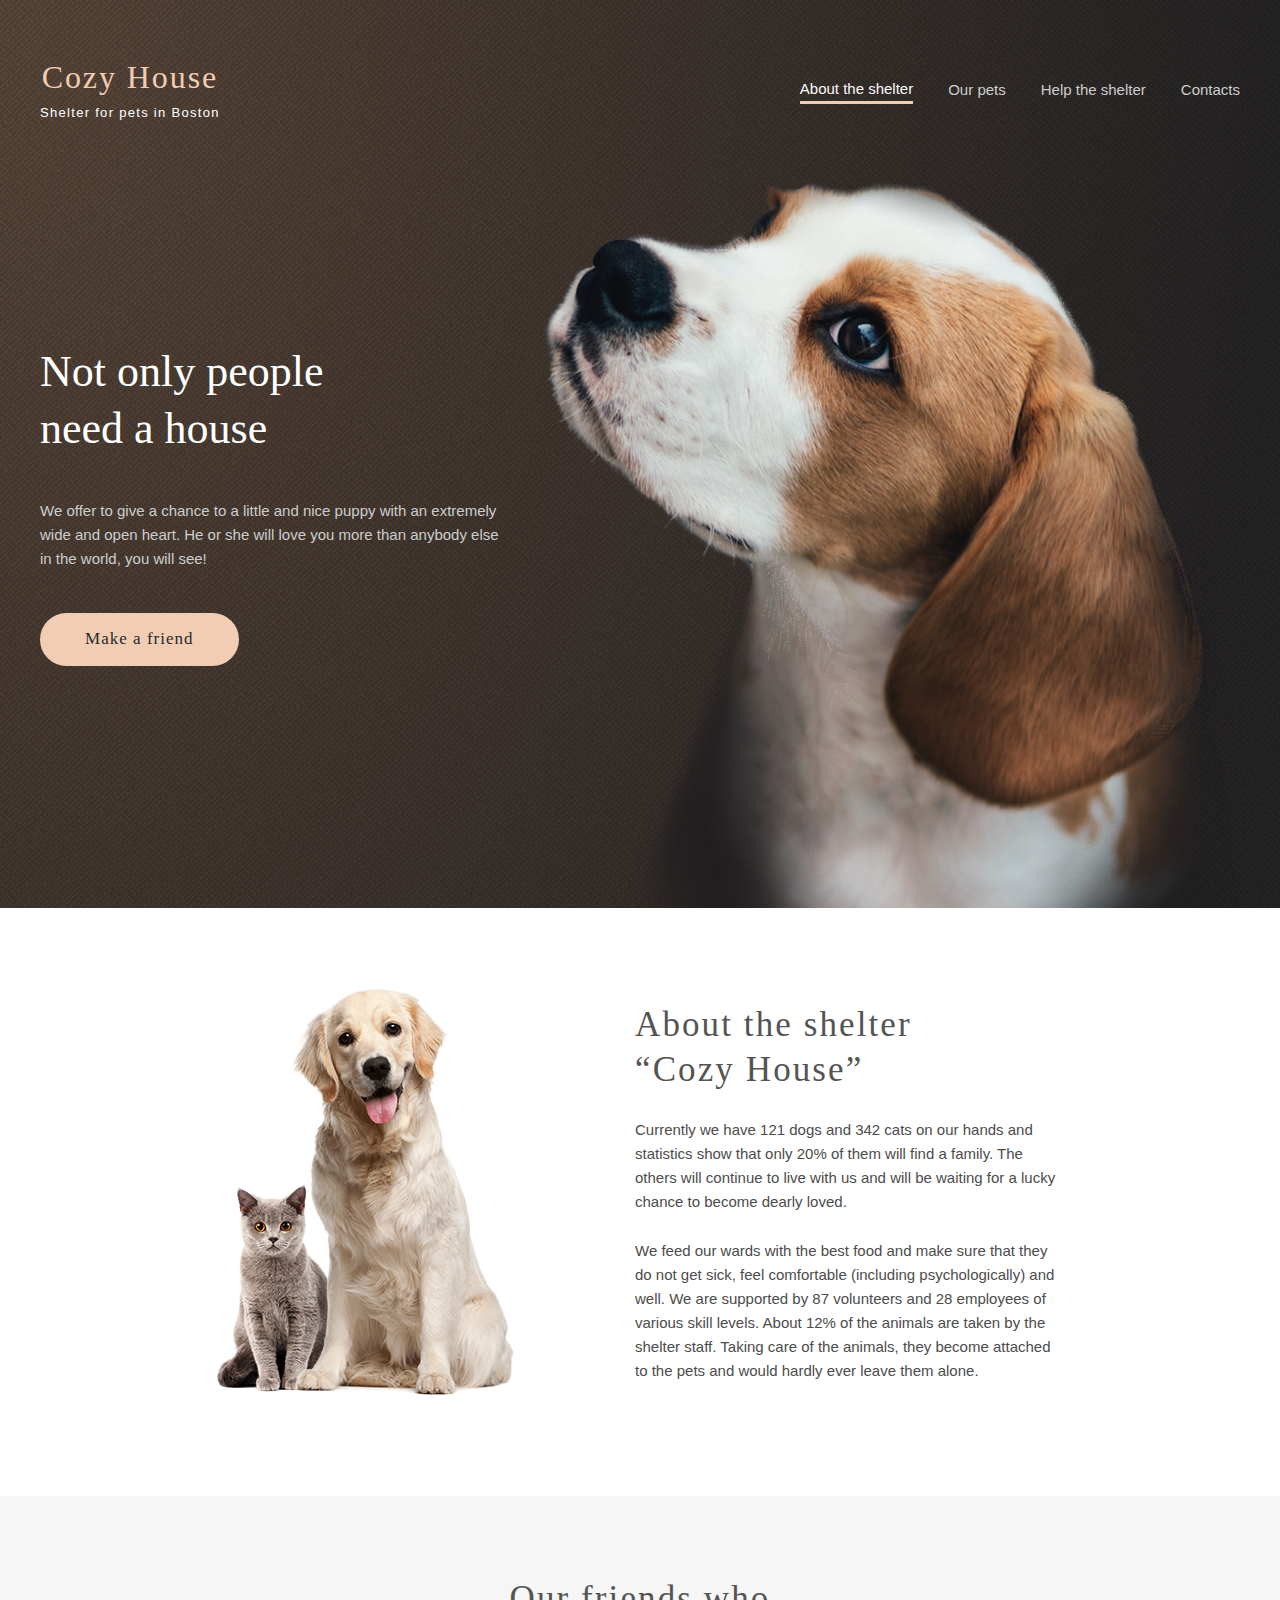
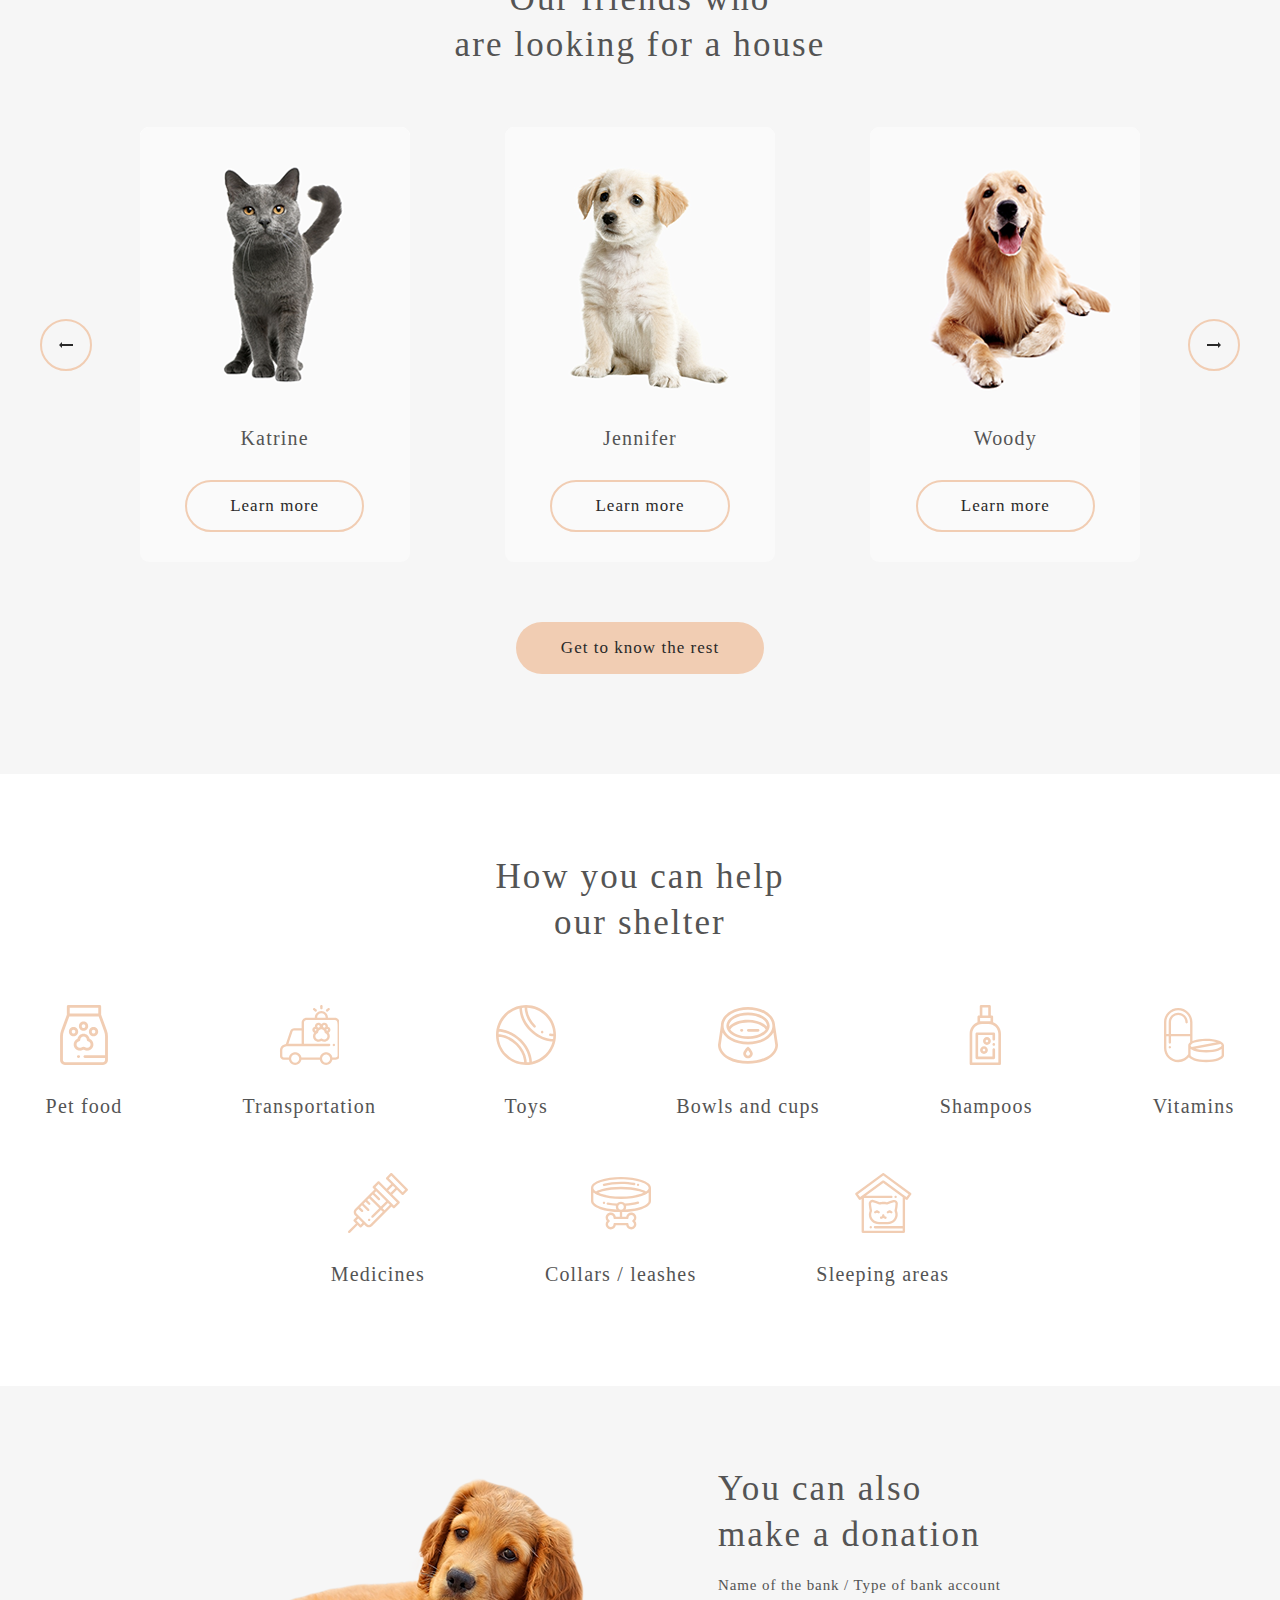
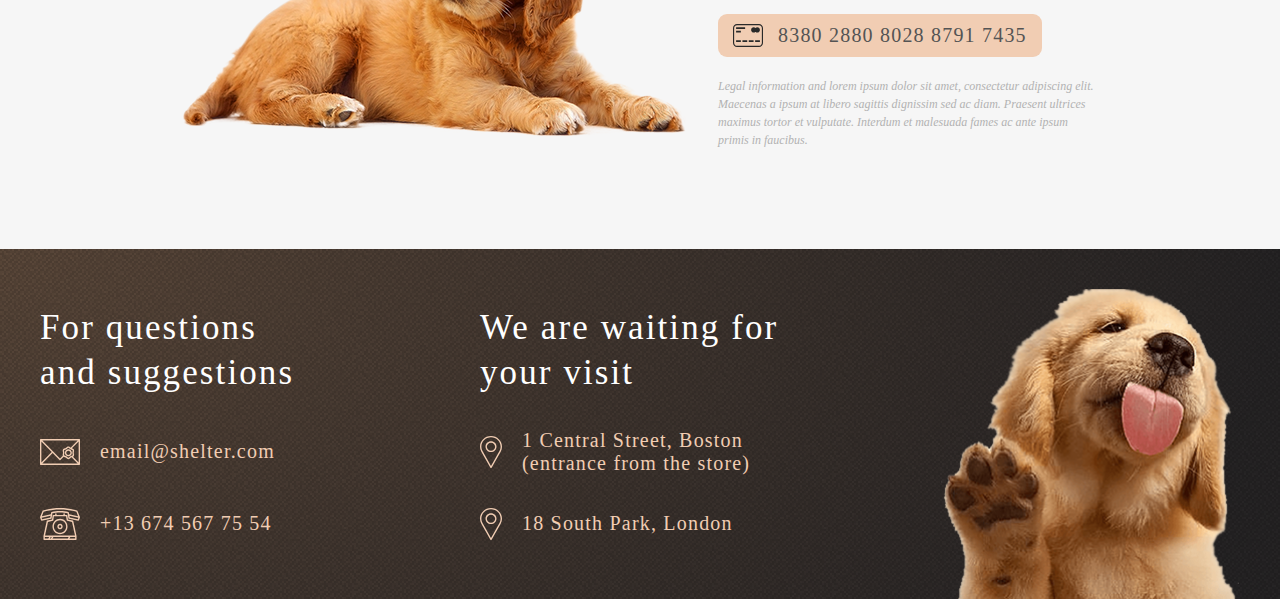
==== commit 8081c1e6: "fix: check with pixel perfect & change layout" ====
--- a/shelter/pages/main/index.html
+++ b/shelter/pages/main/index.html
@@ -238,7 +238,7 @@
             <div class="container footer-container">
                 <div class="footer-content">
                     <div class="footer-content__item contacts">
-                        <h3 class="title title_light cotacts__title">For questions<br />and suggestions</h3>
+                        <h3 class="title title_light cotacts__title">For questions and suggestions</h3>
                         <a class="contacts__email" href="mailto:email@shelter.com">
                             <div class="email-icon"></div>
                             <h4 class="title email-link">email@shelter.com</h4>
@@ -249,7 +249,7 @@
                         </a>
                     </div>
                     <div class="footer-content__item location">
-                        <h3 class="title title_light location__title">We are waiting<br />for your visit</h3>
+                        <h3 class="title title_light location__title">We are waiting for your visit</h3>
                         <a class="location__item" target="_blank" href="https://goo.gl/maps/Nd3vCdR5hA9mJqNJ8">
                             <div class="location-icon"></div>
                             <h4 class="title location-address">
--- a/shelter/pages/main/styles/main.css
+++ b/shelter/pages/main/styles/main.css
@@ -104,6 +104,7 @@
 @media (max-width: 767px) {
   h2.title {
     font-size: calc(25px + 19 * ((100vw - 320px) / 448));
+    letter-spacing: 0.06em;
   }
 }
 
@@ -506,15 +507,15 @@
 
 @media (max-width: 1279px) {
   .about-container {
-    padding-left: calc(165px + -125 * ((100vw - 1180px) / 100));
-    padding-right: calc(165px + -125 * ((100vw - 1180px) / 100));
+    padding-left: calc(169px + -129 * ((100vw - 1180px) / 100));
+    padding-right: calc(169px + -129 * ((100vw - 1180px) / 100));
   }
 }
 
 @media (max-width: 1179px) {
   .about-container {
-    padding-left: 165px;
-    padding-right: 165px;
+    padding-left: 169px;
+    padding-right: 169px;
   }
 }
 
@@ -522,8 +523,8 @@
   .about-container {
     padding-top: calc(42px + 38 * ((100vw - 320px) / 448));
     padding-bottom: calc(42px + 38 * ((100vw - 320px) / 448));
-    padding-left: calc(10px + 155 * ((100vw - 320px) / 448));
-    padding-right: calc(10px + 155 * ((100vw - 320px) / 448));
+    padding-left: calc(10px + 159 * ((100vw - 320px) / 448));
+    padding-right: calc(10px + 159 * ((100vw - 320px) / 448));
   }
 }
 
@@ -816,6 +817,8 @@
 
 .help__title {
   text-align: center;
+  -ms-flex-line-pack: center;
+      align-content: center;
 }
 
 @media (max-width: 767px) {
@@ -881,6 +884,7 @@
     padding: 0;
   }
   .help-list__item {
+    row-gap: calc(20px + 10 * ((100vw - 320px) / 448));
     width: 130px;
   }
   .help-list__item h4.help-icon__title {
@@ -898,9 +902,28 @@
 }
 
 .help-icon {
+  display: -webkit-box;
+  display: -ms-flexbox;
+  display: flex;
+  -webkit-box-pack: center;
+      -ms-flex-pack: center;
+          justify-content: center;
+  -webkit-box-align: center;
+      -ms-flex-align: center;
+          align-items: center;
+  -webkit-box-orient: horizontal;
+  -webkit-box-direction: normal;
+      -ms-flex-direction: row;
+          flex-direction: row;
   width: 60px;
   height: 60px;
-  fill: #F1CDB3;
+}
+
+@media (max-width: 767px) {
+  .help-icon {
+    width: calc(50px + 10 * ((100vw - 320px) / 448));
+    height: calc(50px + 10 * ((100vw - 320px) / 448));
+  }
 }
 
 .donation-section {
@@ -973,12 +996,12 @@
         -ms-flex-direction: column;
             flex-direction: column;
     row-gap: 60px;
-    padding: 0 10px;
   }
   .donation__img {
     -webkit-box-ordinal-group: 3;
         -ms-flex-order: 2;
             order: 2;
+    width: 100%;
   }
 }
 
@@ -996,6 +1019,7 @@
     letter-spacing: 0.001em;
   }
   .donation__additional-info {
+    padding: 0 10px;
     text-align: justify;
   }
   .donation__img {
@@ -1042,7 +1066,7 @@
   .donation-card h4.donation-card__number {
     font-size: calc(15px + 5 * ((100vw - 320px) / 448));
     line-height: 110%;
-    letter-spacing: 0.001em;
+    letter-spacing: 0.06em;
   }
 }
 
@@ -1078,9 +1102,9 @@
   -webkit-box-pack: justify;
       -ms-flex-pack: justify;
           justify-content: space-between;
-  -webkit-box-align: center;
-      -ms-flex-align: center;
-          align-items: center;
+  -webkit-box-align: start;
+      -ms-flex-align: start;
+          align-items: flex-start;
   -webkit-box-orient: horizontal;
   -webkit-box-direction: normal;
       -ms-flex-direction: row;
@@ -1133,6 +1157,10 @@
   }
 }
 
+.contacts {
+  max-width: 280px;
+}
+
 .contacts__email, .contacts__tel {
   display: -webkit-box;
   display: -ms-flexbox;
@@ -1160,6 +1188,13 @@
   }
 }
 
+@media (max-width: 767px) {
+  .contacts-title,
+  .location__title {
+    padding: 0 15px;
+  }
+}
+
 .email-icon {
   width: 40px;
   height: 32px;
@@ -1173,8 +1208,8 @@
 }
 
 .location {
-  row-gap: unset;
-  min-height: 234px;
+  row-gap: 33px;
+  max-width: 302px;
 }
 
 .location__item {
@@ -1198,6 +1233,9 @@
 }
 
 @media (max-width: 767px) {
+  .location {
+    row-gap: calc(40px + -7 * ((100vw - 320px) / 448));
+  }
   .location__title {
     -ms-flex-item-align: center;
         -ms-grid-row-align: center;
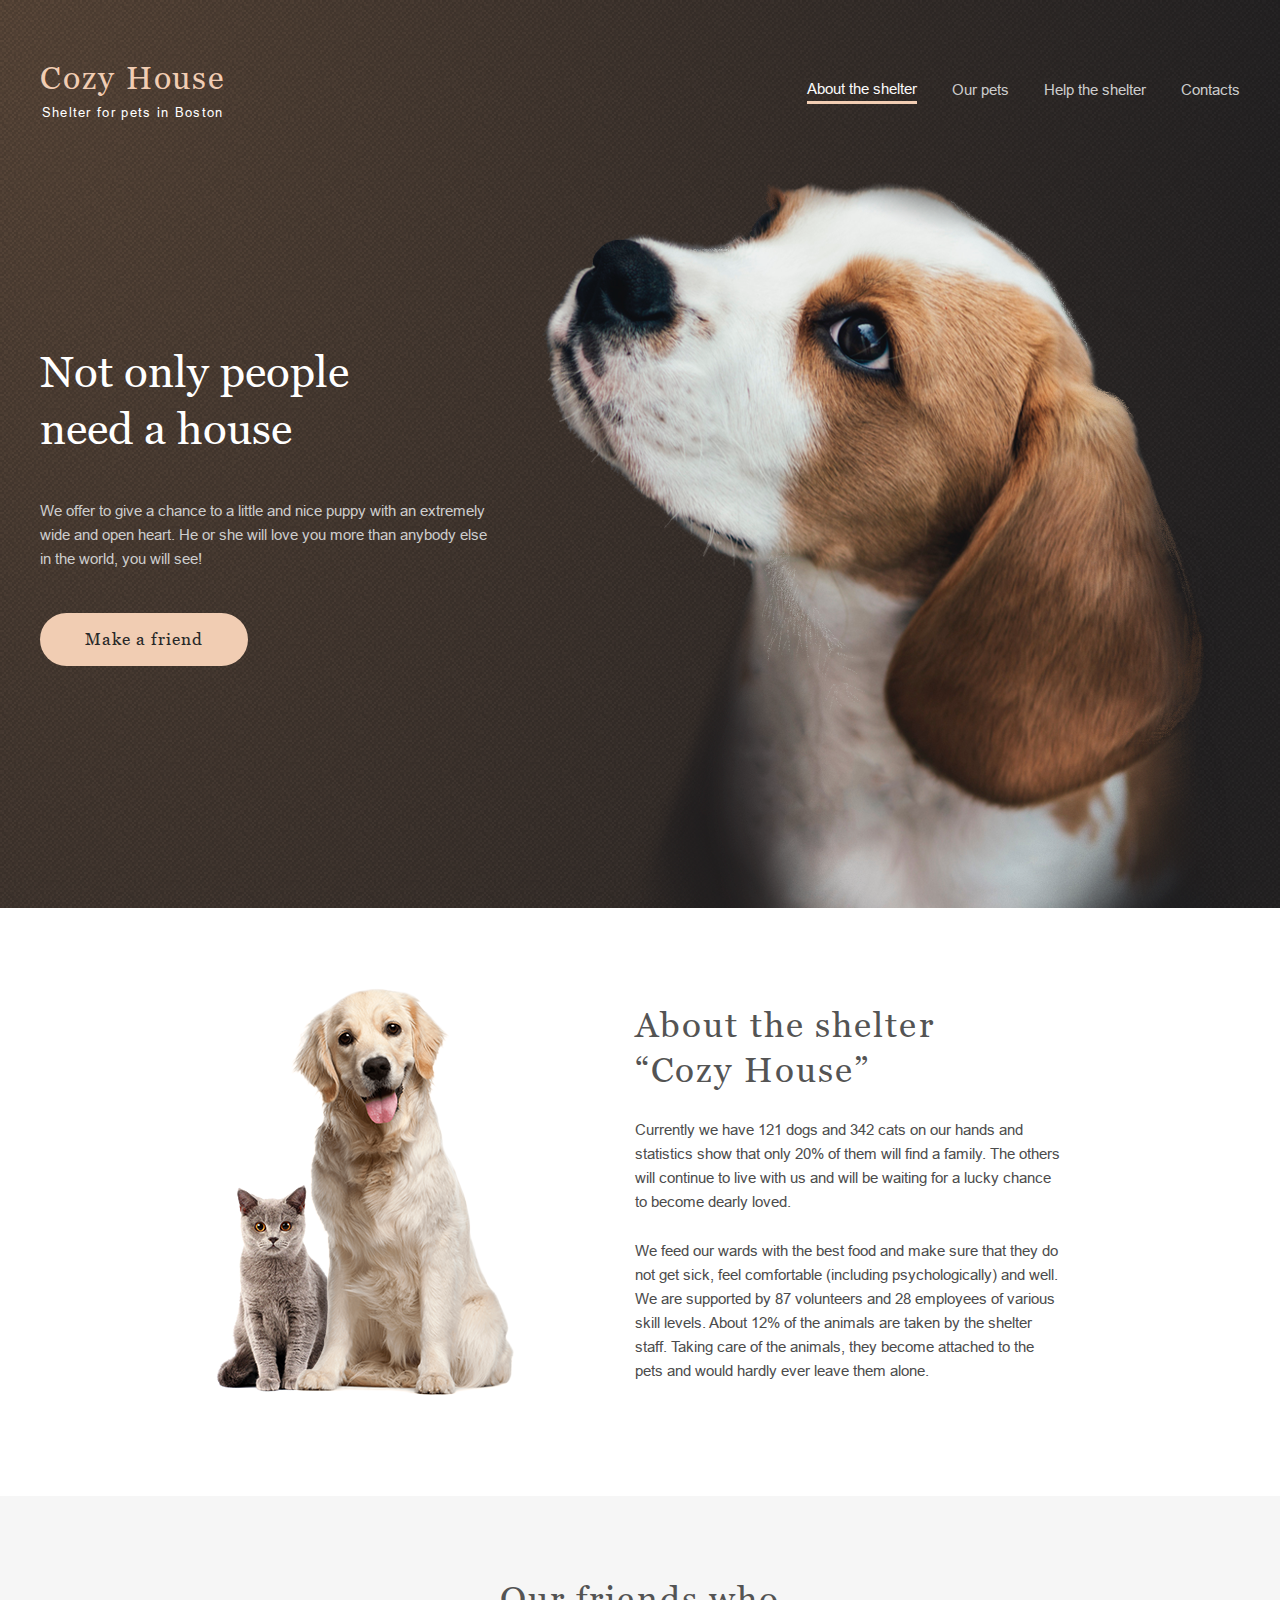
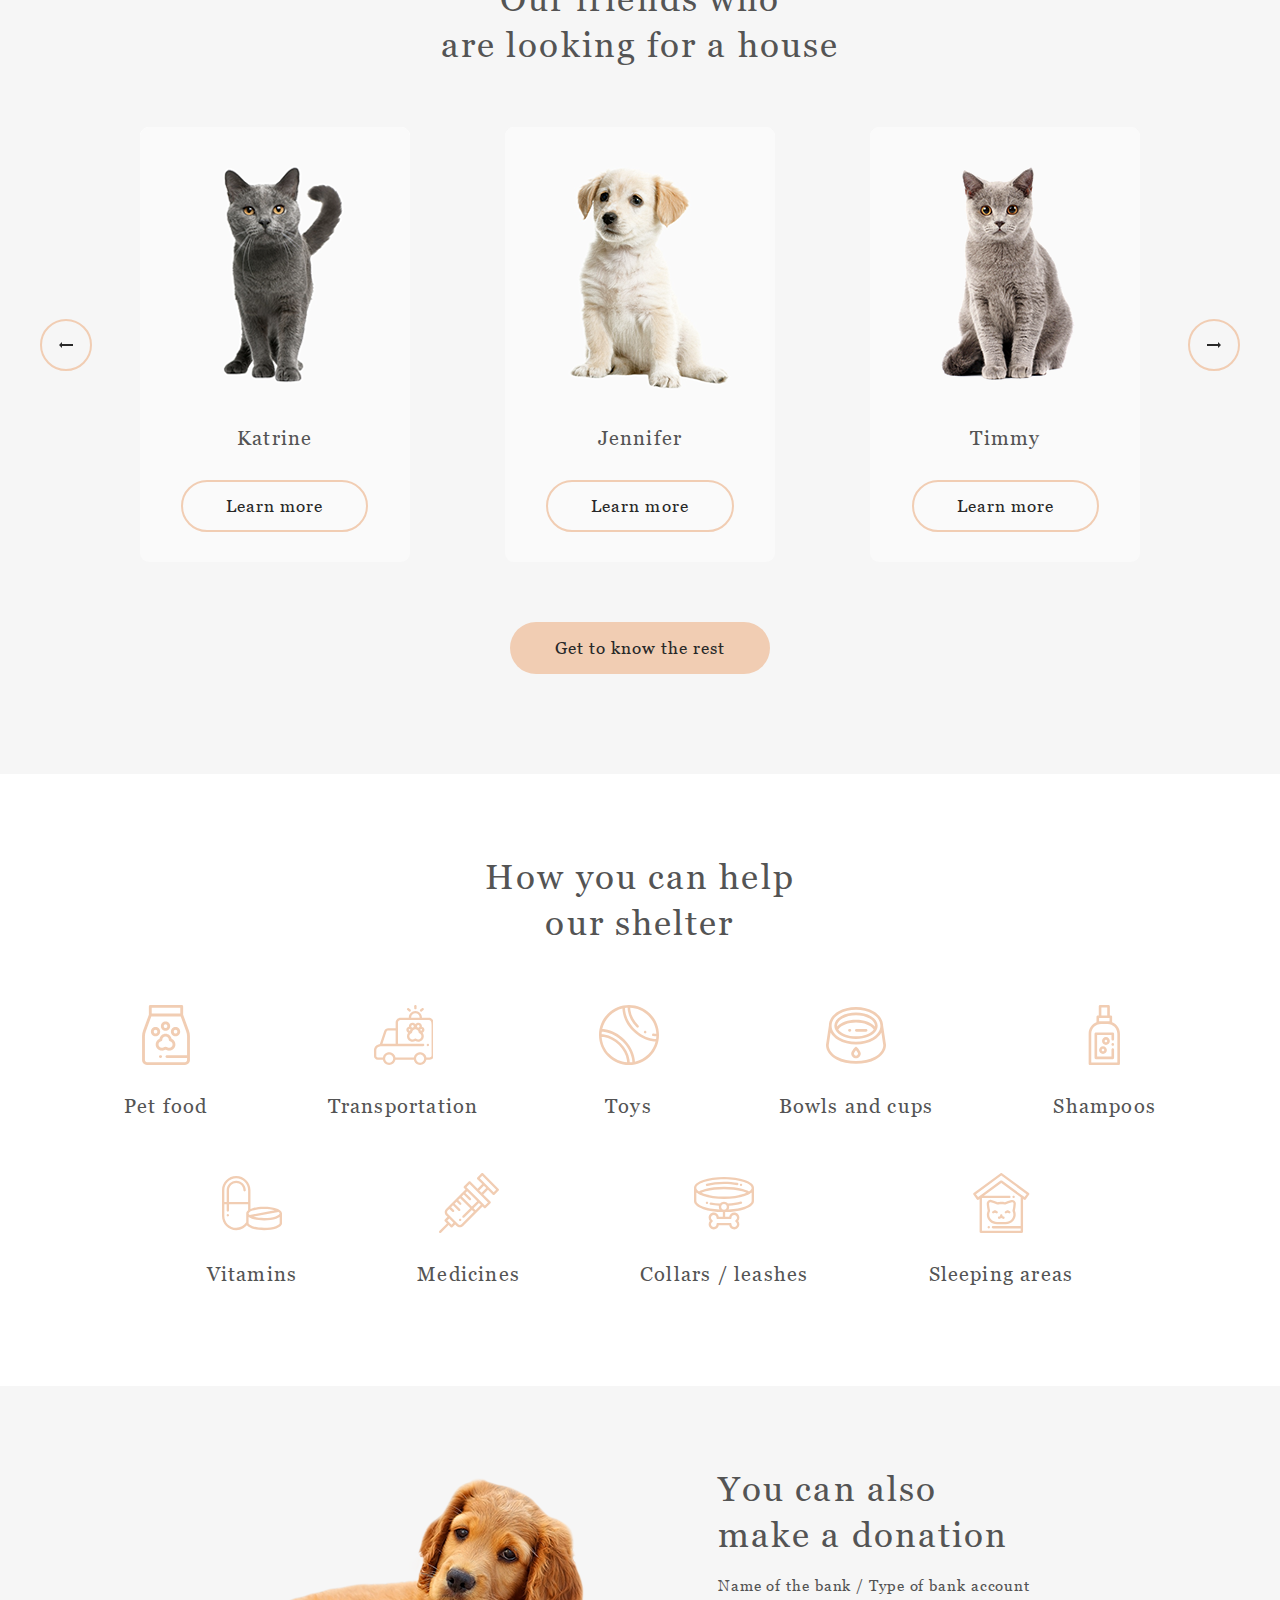
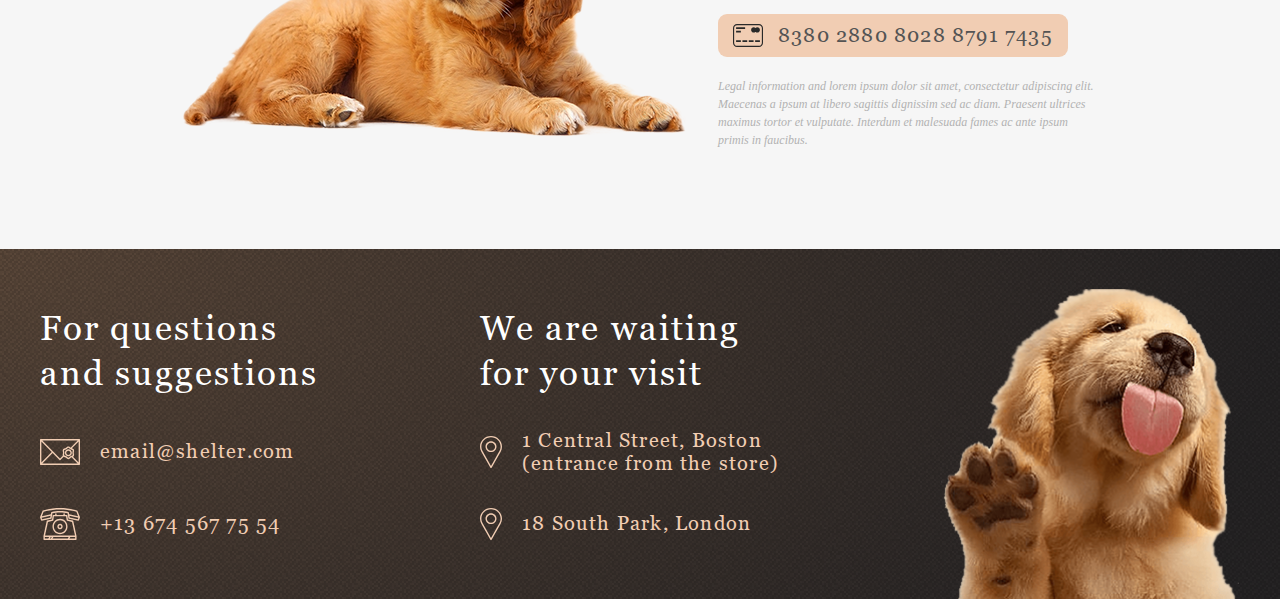
==== commit ad469193: "feat: add start loading of pets card" ====
--- a/shelter/pages/main/index.html
+++ b/shelter/pages/main/index.html
@@ -34,7 +34,7 @@
                         </ul>
                     </nav>
                     <div class="header__burger">
-                        <span></span>
+                        <span class="burger__line"></span>
                     </div>
                 </div>
             </div>
@@ -99,47 +99,7 @@
                         <h3 class="title pets__title">Our friends who<br />are looking for a house</h3>
                         <div class="pets-slider">
                             <div class="round-button left-arrow"></div>
-                            <ul class="pets-slider__list">
-                                <li class="pets-card">
-                                    <a class="pets-card__link" href="#">
-                                        <img
-                                            class="pets-card__photo"
-                                            src="../../assets/images/pets-slider/pets-katrine.png"
-                                            alt="pets-katrine"
-                                        />
-                                        <h4 class="title pets-card__name">Katrine</h4>
-                                        <div class="button-not-fill title button-title pets-card__button">
-                                            Learn more
-                                        </div>
-                                    </a>
-                                </li>
-                                <li class="pets-card">
-                                    <a class="pets-card__link" href="#">
-                                        <img
-                                            class="pets-card__photo"
-                                            src="../../assets/images/pets-slider/pets-jennifer.png"
-                                            alt="pets-jennifer"
-                                        />
-                                        <h4 class="title pets-card__name">Jennifer</h4>
-                                        <div class="button-not-fill title button-title pets-card__button">
-                                            Learn more
-                                        </div>
-                                    </a>
-                                </li>
-                                <li class="pets-card">
-                                    <a class="pets-card__link" href="#">
-                                        <img
-                                            class="pets-card__photo"
-                                            src="../../assets/images/pets-slider/pets-woody.png"
-                                            alt="pets-woody"
-                                        />
-                                        <h4 class="title pets-card__name">Woody</h4>
-                                        <div class="button-not-fill title button-title pets-card__button">
-                                            Learn more
-                                        </div>
-                                    </a>
-                                </li>
-                            </ul>
+                            <ul class="pets-slider__list"></ul>
                             <div class="round-button right-arrow"></div>
                         </div>
                         <a class="button title button-title" href="../pets/index.html">Get to know the rest</a>
@@ -266,4 +226,5 @@
             </div>
         </footer>
     </body>
+    <script type="module" src="./scripts/index.js"></script>
 </html>
--- a/shelter/pages/main/styles/main.css
+++ b/shelter/pages/main/styles/main.css
@@ -65,12 +65,12 @@
 
 @font-face {
   font-family: Arial;
-  src: url("../../../../assets/fonts/arial.ttf");
+  src: url("../../../assets/fonts/arial.ttf");
 }
 
 @font-face {
   font-family: Georgia;
-  src: url("../../../../assets//fonts//georgia.ttf");
+  src: url("../../../assets/fonts/georgia.ttf");
 }
 
 .title {
@@ -148,9 +148,19 @@
 
 body {
   min-height: 100vh;
+  padding: 0;
   line-height: 1.5;
-  padding: 0;
   text-rendering: optimizeSpeed;
+  -webkit-transition: none;
+  transition: none;
+}
+
+.body_lock {
+  position: fixed;
+  left: 0;
+  top: 0;
+  width: 100%;
+  overflow: hidden;
 }
 
 .container {
@@ -194,6 +204,7 @@
   border: 2px solid #F1CDB3;
   border-radius: 100px;
   color: #292929;
+  background-color: transparent;
   cursor: pointer;
   text-decoration: none;
 }
@@ -238,16 +249,19 @@
 
 @media (max-width: 767px) {
   .header-container {
-    padding-right: calc(53px + -23 * ((100vw - 320px) / 448));
+    padding-right: 53px;
+    height: 150px;
+    -webkit-transition: all 0.2s ease-in, height 0s 0.2s;
+    transition: all 0.2s ease-in, height 0s 0.2s;
   }
 }
 
 .header {
   position: absolute;
   z-index: 1;
+  top: 0;
   left: 0;
   right: 0;
-  top: 0;
   width: 100%;
 }
 
@@ -265,42 +279,121 @@
   -webkit-box-direction: normal;
       -ms-flex-direction: row;
           flex-direction: row;
+  width: 100%;
 }
 
 .header__burger {
-  display: none;
+  position: absolute;
+  z-index: -1;
+  width: 0;
+  height: 0;
+  visibility: hidden;
+  cursor: pointer;
+}
+
+.header__burger:hover {
+  color: #FDDCC4;
+}
+
+.header__burger span, .header__burger:after, .header__burger:before {
+  position: absolute;
+  left: 0;
+  width: 100%;
+  height: 2px;
+  background-color: #f1cdb3;
+}
+
+.header__burger span {
+  top: 10px;
+}
+
+.header__burger:after, .header__burger:before {
+  content: '';
+}
+
+.header__burger:after {
+  bottom: 0;
+}
+
+.header__burger:before {
+  top: 0;
 }
 
 @media (max-width: 767px) {
   .header__burger {
-    display: block;
     position: relative;
+    z-index: 11;
     width: 30px;
     height: 22px;
-    cursor: pointer;
-  }
-  .header__burger span, .header__burger:after, .header__burger:before {
-    position: absolute;
+    visibility: visible;
+  }
+  .header .blackout {
+    position: fixed;
+    z-index: 1;
+    top: 0;
+    bottom: 0;
     left: 0;
+    right: 0;
+    width: 100vw;
+    height: 100vh;
+    background: rgba(41, 41, 41, 0.6);
+    -webkit-transition: all 0.2s ease-in, height 0s;
+    transition: all 0.2s ease-in, height 0s;
+  }
+  .header__content_open {
+    width: 257px;
+    margin-left: calc(0px + 426.094 * ((100vw - 320px) / 448));
+  }
+  .header__burger_active {
+    -webkit-transform: rotate(-90deg);
+            transform: rotate(-90deg);
+  }
+  .header__content .main-nav {
+    position: fixed;
+    z-index: 10;
+    top: 0;
+    bottom: 0;
+    right: 0;
+    display: -webkit-box;
+    display: -ms-flexbox;
+    display: flex;
+    -webkit-box-pack: center;
+        -ms-flex-pack: center;
+            justify-content: center;
+    -webkit-box-align: center;
+        -ms-flex-align: center;
+            align-items: center;
+    -webkit-box-orient: horizontal;
+    -webkit-box-direction: normal;
+        -ms-flex-direction: row;
+            flex-direction: row;
+    width: 320px;
+    height: 100vh;
+    background-color: #292929;
+    -webkit-transform: translate(320px);
+            transform: translate(320px);
+  }
+  .header__content .main-nav .nav-list {
+    -webkit-box-orient: vertical;
+    -webkit-box-direction: normal;
+        -ms-flex-direction: column;
+            flex-direction: column;
+    row-gap: 40px;
     width: 100%;
-    height: 2px;
-    background-color: #f1cdb3;
-  }
-  .header__burger span {
-    top: 10px;
-  }
-  .header__burger:after, .header__burger:before {
-    content: '';
-  }
-  .header__burger:after {
-    bottom: 0;
-  }
-  .header__burger:before {
-    top: 0;
+  }
+  .header__content .main-nav .nav-list .subtitle {
+    font-size: 32px;
+  }
+  .header__content .main-nav_open {
+    -webkit-transform: translate(0);
+            transform: translate(0);
+    overflow-y: auto;
   }
 }
 
 .logo {
+  position: relative;
+  z-index: 11;
   display: -webkit-box;
   display: -ms-flexbox;
   display: flex;
@@ -319,6 +412,10 @@
   text-decoration: none;
 }
 
+.logo:hover .logo__title {
+  color: #FDDCC4;
+}
+
 .logo__title {
   font-size: 32px;
   line-height: 110%;
@@ -332,10 +429,6 @@
   color: #ffffff;
 }
 
-.logo:hover .logo__title {
-  color: #FDDCC4;
-}
-
 .nav-list {
   display: -webkit-box;
   display: -ms-flexbox;
@@ -358,6 +451,7 @@
 .nav-list__link {
   color: #CDCDCD;
   text-decoration: none;
+  cursor: pointer;
 }
 
 .nav-list__link:hover {
@@ -366,7 +460,6 @@
 
 .nav-list__item {
   position: relative;
-  cursor: pointer;
 }
 
 .nav-list__item_active {
@@ -375,12 +468,6 @@
 
 .nav-list__item_active .nav-list__link {
   color: #FAFAFA;
-}
-
-@media (max-width: 767px) {
-  .nav-list {
-    display: none;
-  }
 }
 
 .start-screen-section {
@@ -742,7 +829,7 @@
   }
 }
 
-.pets-card__link {
+.pets-card {
   display: -webkit-box;
   display: -ms-flexbox;
   display: flex;
@@ -767,13 +854,13 @@
   text-decoration: none;
 }
 
-.pets-card__link:hover {
+.pets-card:hover {
   background-color: #ffffff;
   -webkit-box-shadow: 0px 2px 35px 14px rgba(13, 13, 13, 0.04);
           box-shadow: 0px 2px 35px 14px rgba(13, 13, 13, 0.04);
 }
 
-.pets-card__link:hover > .pets-card__button {
+.pets-card:hover > .pets-card__button {
   border: 2px solid #F1CDB3;
   background-color: #F1CDB3;
 }
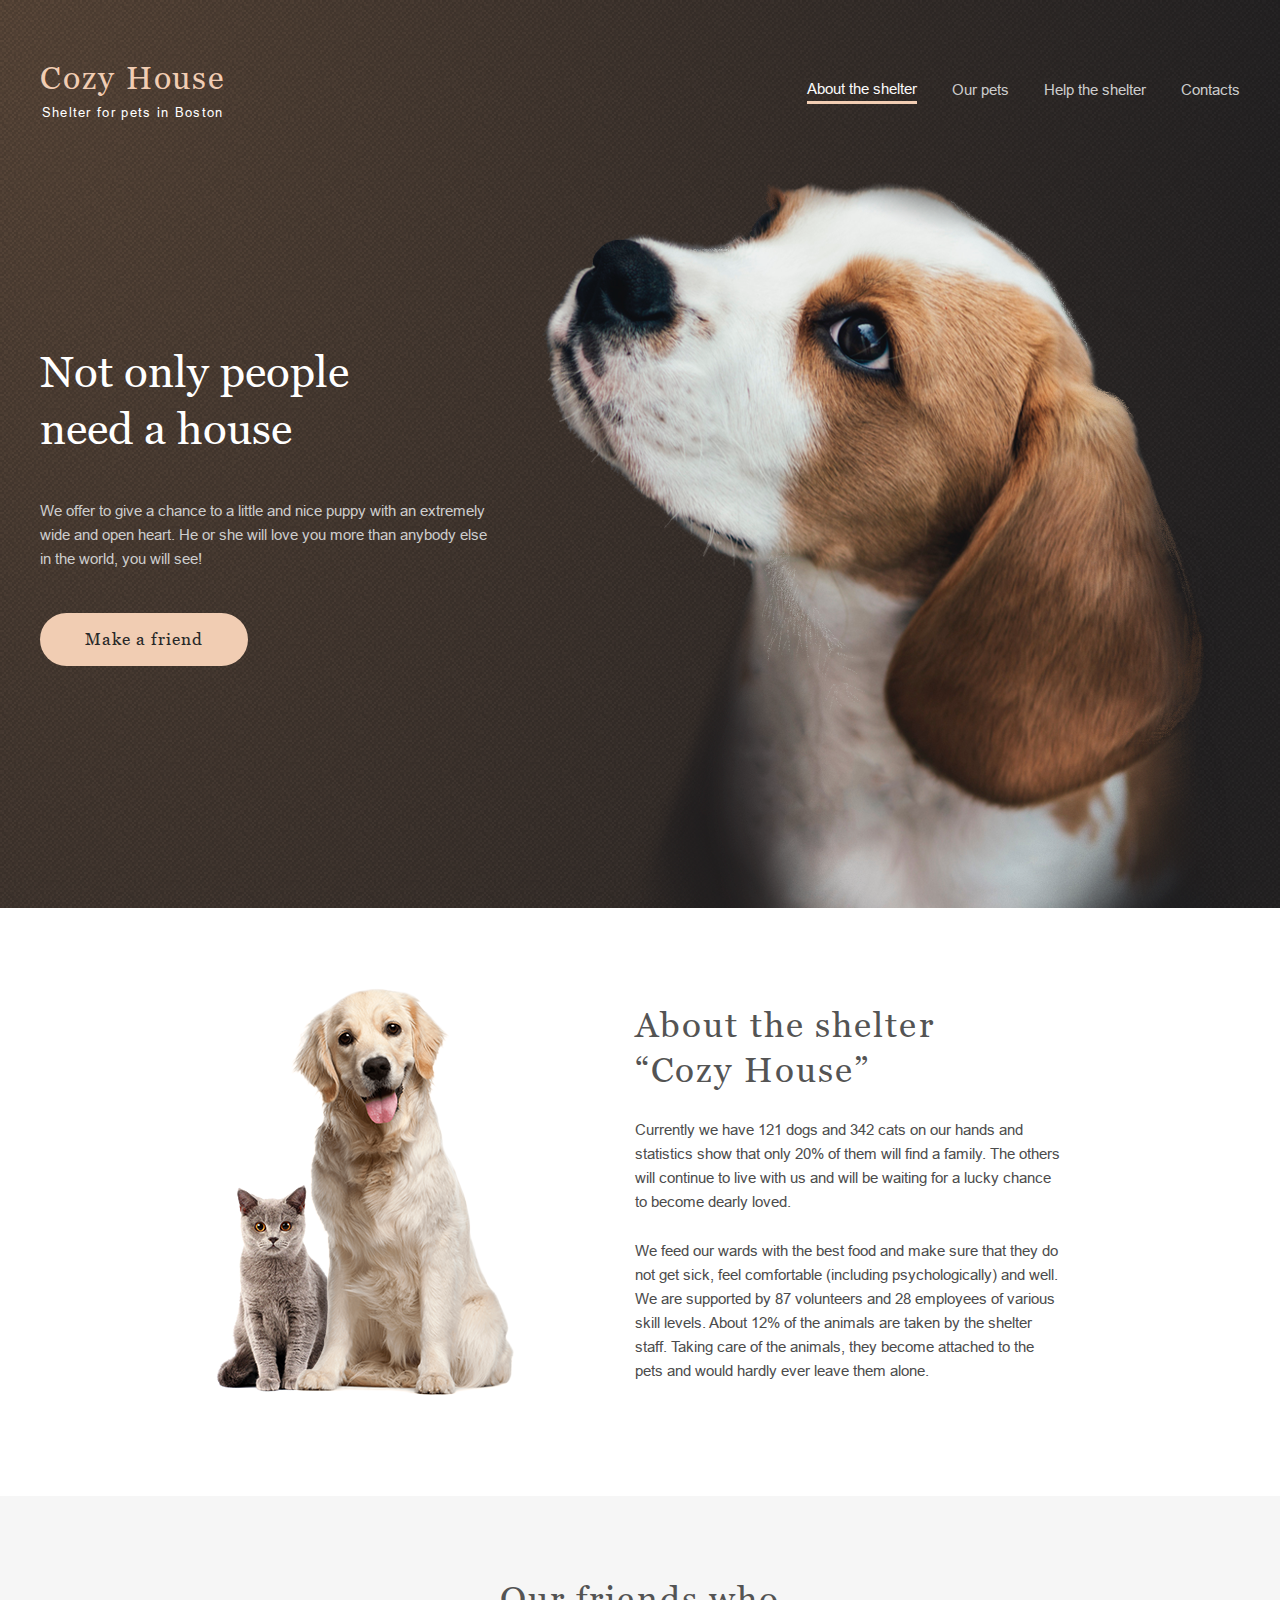
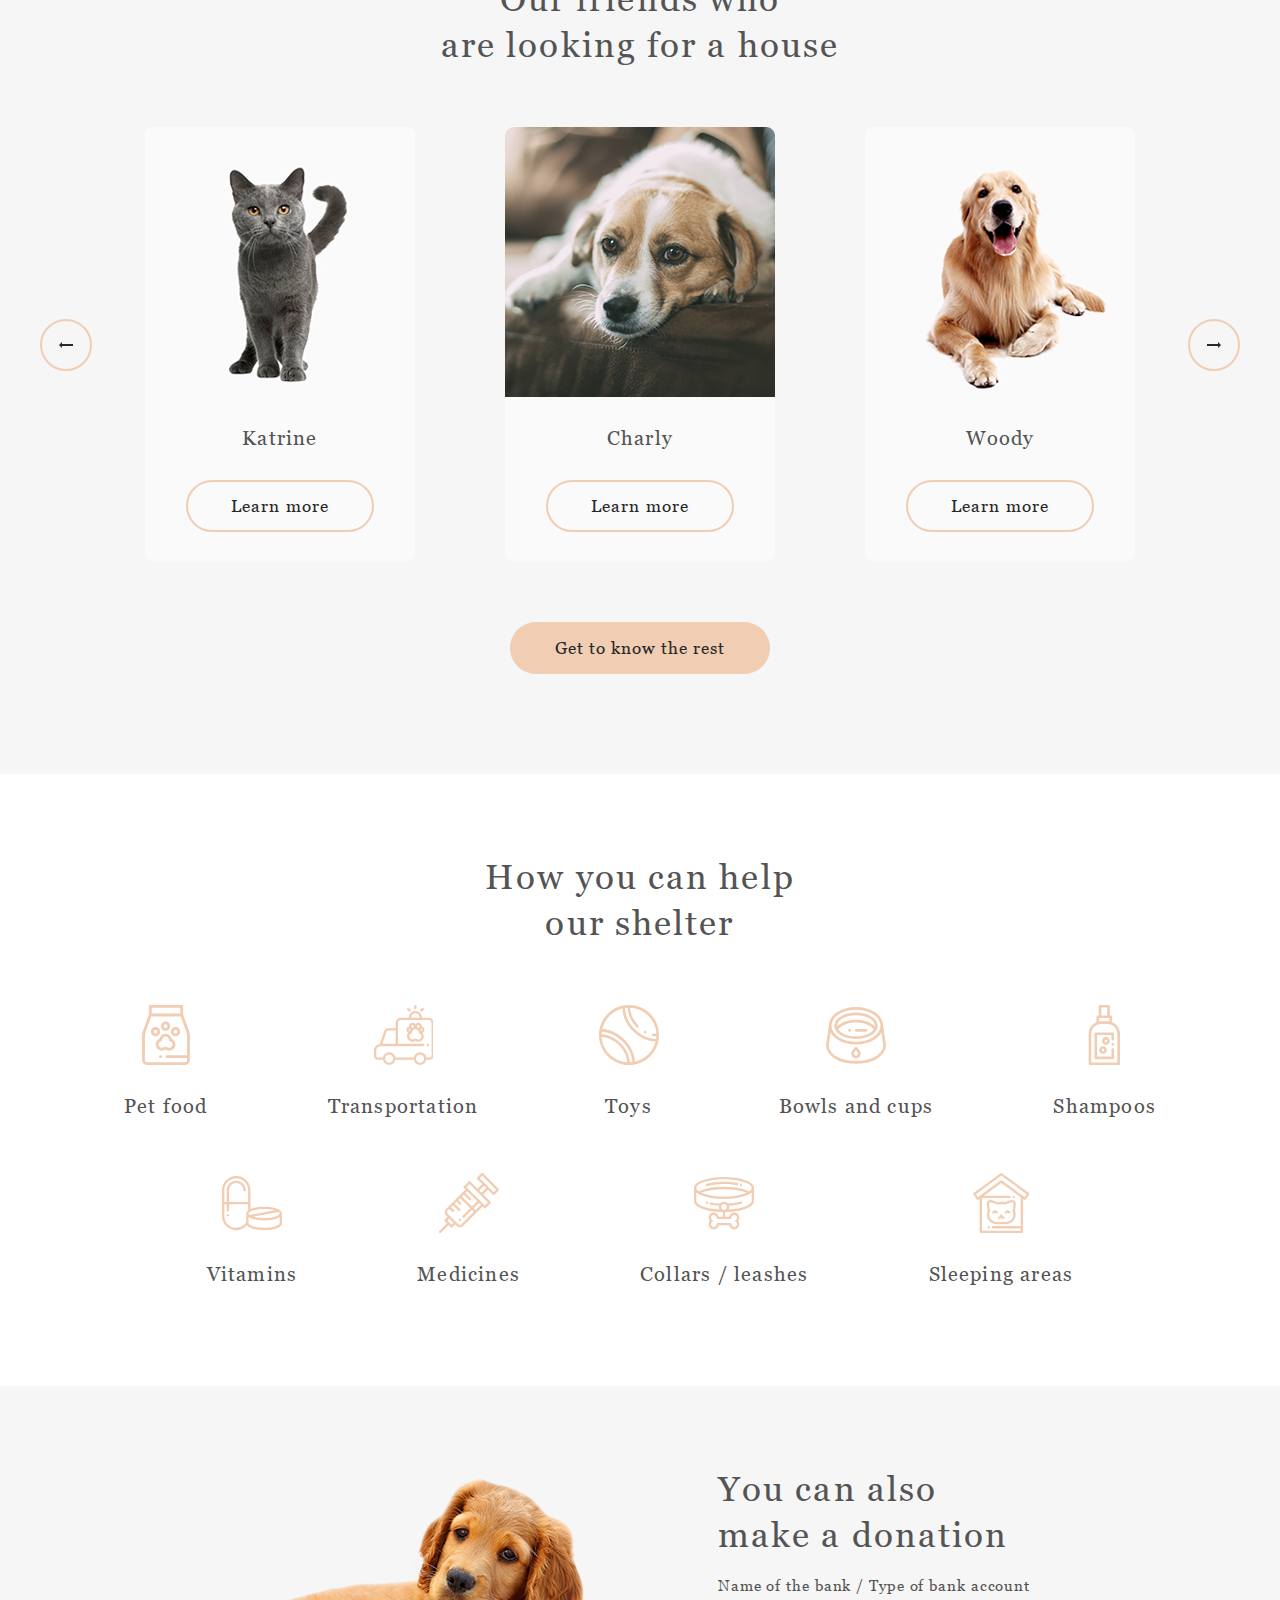
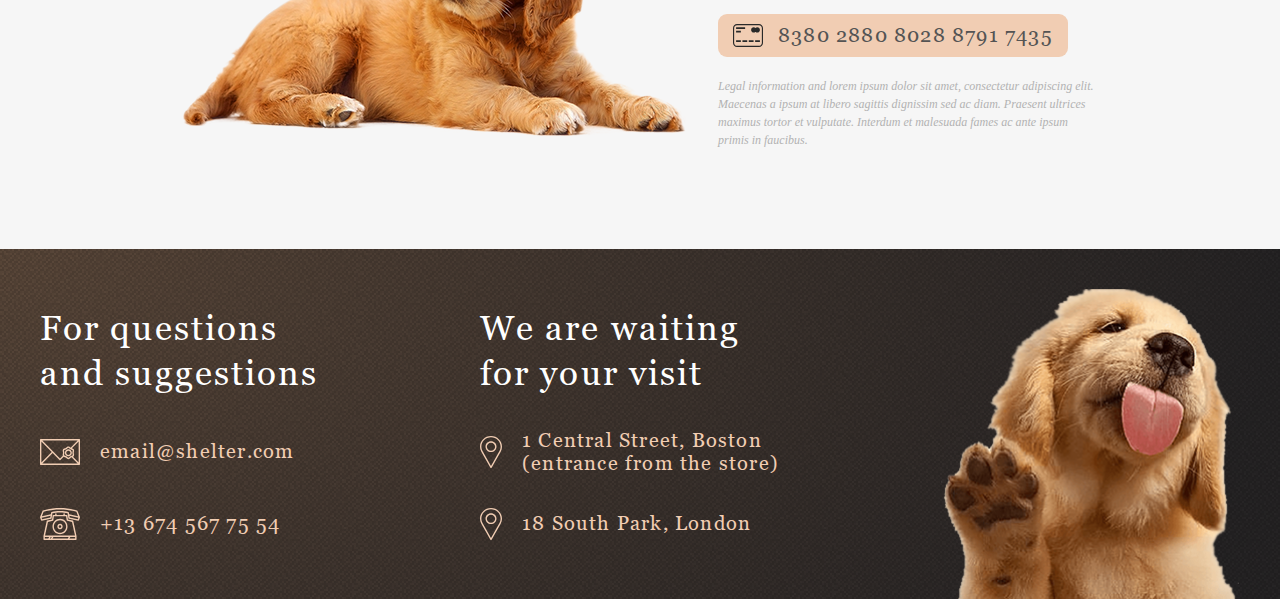
==== commit e956d0b7: "feat: add base layout for slider" ====
--- a/shelter/pages/main/index.html
+++ b/shelter/pages/main/index.html
@@ -99,7 +99,9 @@
                         <h3 class="title pets__title">Our friends who<br />are looking for a house</h3>
                         <div class="pets-slider">
                             <div class="round-button left-arrow"></div>
-                            <ul class="pets-slider__list"></ul>
+                            <div class="pets-slider-container">
+                                <ul class="pets-slider__list"></ul>
+                            </div>
                             <div class="round-button right-arrow"></div>
                         </div>
                         <a class="button title button-title" href="../pets/index.html">Get to know the rest</a>
--- a/shelter/pages/main/styles/main.css
+++ b/shelter/pages/main/styles/main.css
@@ -754,9 +754,9 @@
   display: -webkit-box;
   display: -ms-flexbox;
   display: flex;
-  -webkit-box-pack: center;
-      -ms-flex-pack: center;
-          justify-content: center;
+  -webkit-box-pack: start;
+      -ms-flex-pack: start;
+          justify-content: flex-start;
   -webkit-box-align: center;
       -ms-flex-align: center;
           align-items: center;
@@ -764,15 +764,22 @@
   -webkit-box-direction: normal;
       -ms-flex-direction: row;
           flex-direction: row;
+  -webkit-column-gap: 53px;
+          column-gap: 53px;
   width: 100%;
 }
 
+.pets-slider-container {
+  overflow: hidden;
+}
+
 .pets-slider__list {
   display: -webkit-box;
   display: -ms-flexbox;
   display: flex;
-  -ms-flex-pack: distribute;
-      justify-content: space-around;
+  -webkit-box-pack: start;
+      -ms-flex-pack: start;
+          justify-content: flex-start;
   -webkit-box-align: center;
       -ms-flex-align: center;
           align-items: center;
@@ -780,7 +787,9 @@
   -webkit-box-direction: normal;
       -ms-flex-direction: row;
           flex-direction: row;
-  width: 100%;
+  -webkit-column-gap: 90px;
+          column-gap: 90px;
+  position: relative;
 }
 
 @media (max-width: 1080px) {
@@ -843,7 +852,10 @@
   -webkit-box-direction: normal;
       -ms-flex-direction: column;
           flex-direction: column;
+  -ms-flex-negative: 0;
+      flex-shrink: 0;
   row-gap: 30px;
+  width: 270px;
   min-height: 435px;
   padding-bottom: 30px;
   cursor: pointer;
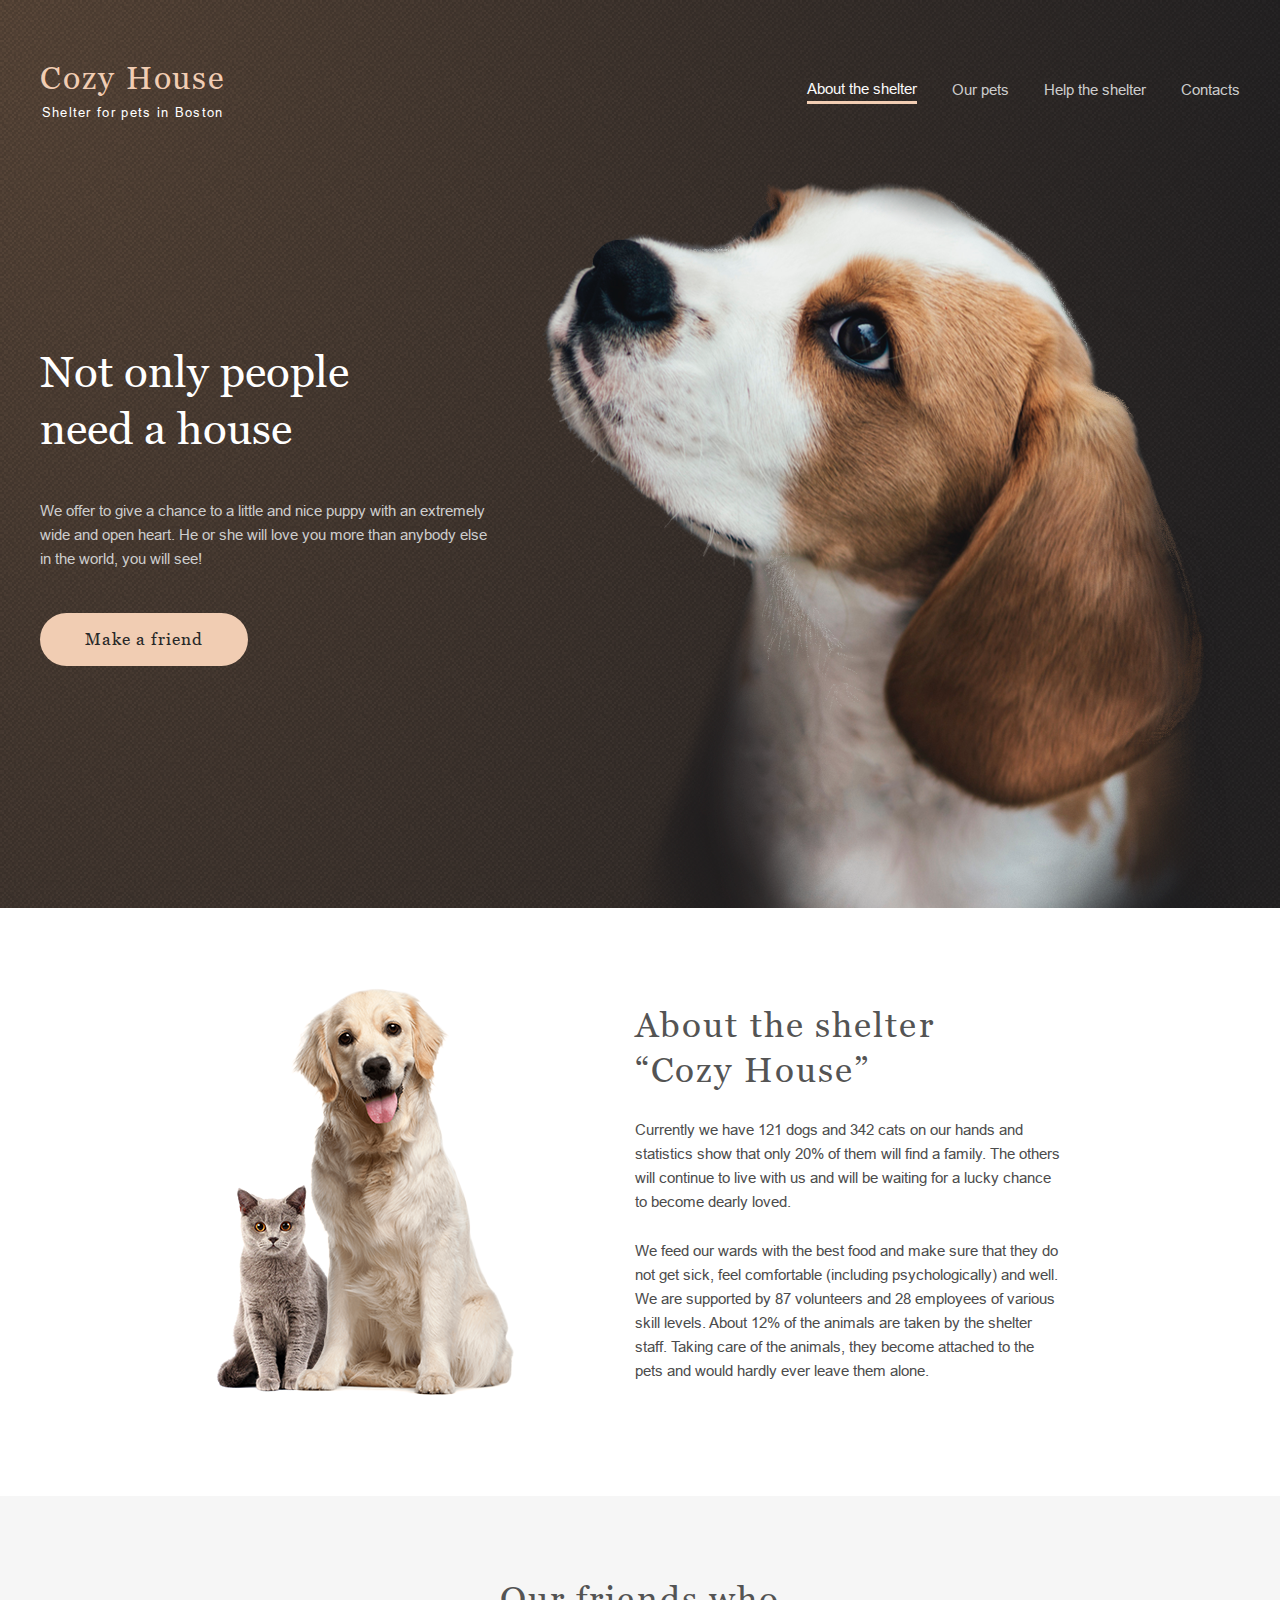
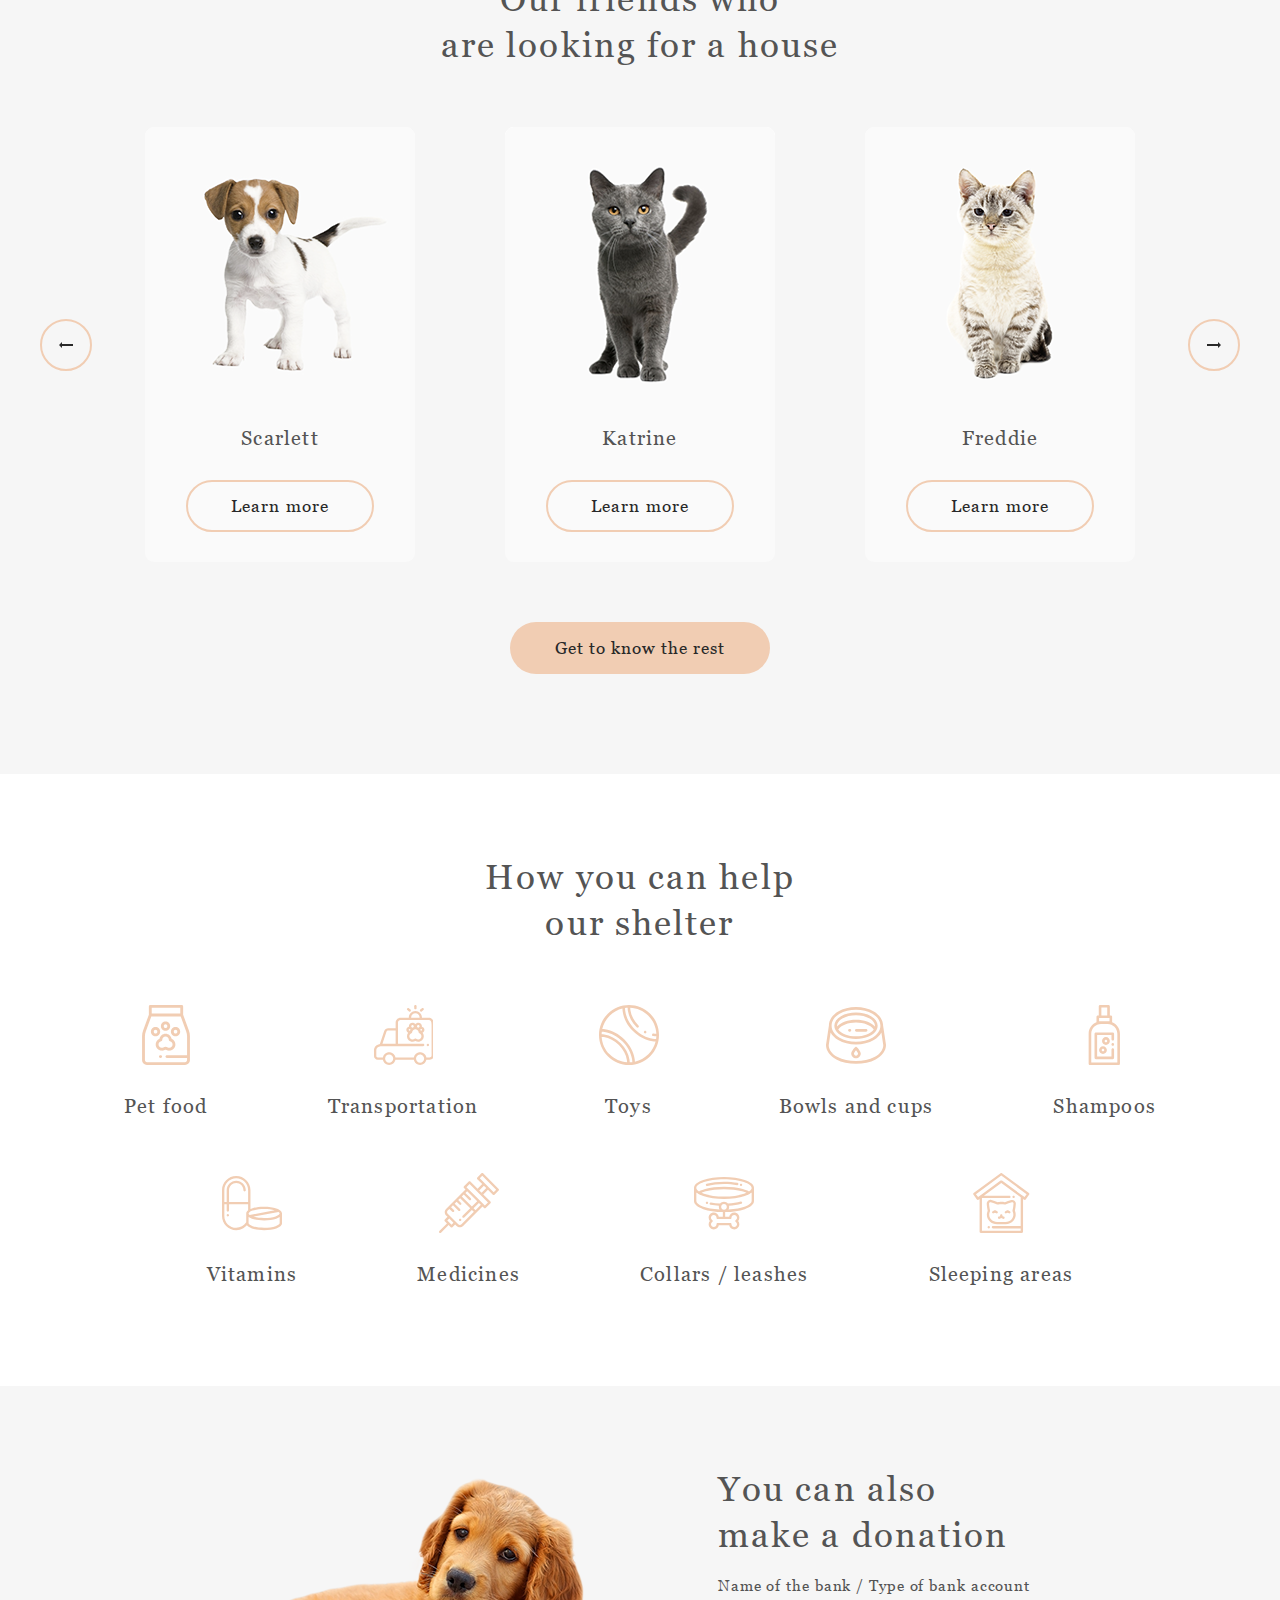
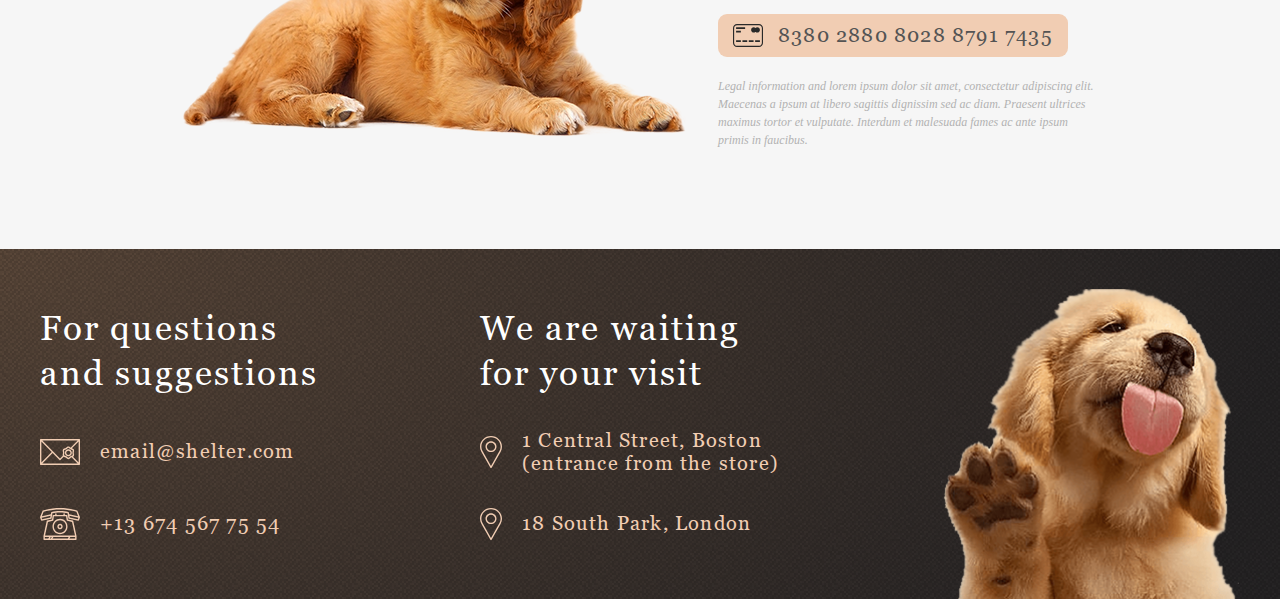
==== commit 11cca043: "feat: make layout of popup & add functionality & adaptive" ====
--- a/shelter/pages/main/index.html
+++ b/shelter/pages/main/index.html
@@ -10,7 +10,7 @@
         <link rel="shortcut icon" href="../../assets/favicon.ico" type="image/x-icon" />
     </head>
     <body>
-        <header class="header">
+        <header class="header lock-padding">
             <div class="container header-container">
                 <div class="header__content">
                     <a class="logo" href="#">
@@ -40,7 +40,7 @@
             </div>
         </header>
         <main class="main">
-            <section class="start-screen-section">
+            <section class="start-screen-section lock-padding">
                 <div class="container start-screen-container">
                     <div class="start-screen">
                         <div class="start-screen__content">
@@ -71,7 +71,7 @@
                     </div>
                 </div>
             </section>
-            <section class="about-section">
+            <section class="about-section lock-padding">
                 <div class="container about-container">
                     <div class="about">
                         <img class="about__img" src="../../assets/images/about-pets.png" alt="about-pets" />
@@ -93,7 +93,7 @@
                     </div>
                 </div>
             </section>
-            <section class="pets-section" id="pets">
+            <section class="pets-section lock-padding" id="pets">
                 <div class="container pets-container">
                     <div class="pets">
                         <h3 class="title pets__title">Our friends who<br />are looking for a house</h3>
@@ -108,7 +108,7 @@
                     </div>
                 </div>
             </section>
-            <section class="help-section" id="help">
+            <section class="help-section lock-padding" id="help">
                 <div class="container help-container">
                     <div class="help">
                         <h3 class="title help__title">How you can help<br />our shelter</h3>
@@ -173,7 +173,7 @@
                     </div>
                 </div>
             </section>
-            <section class="donation-section">
+            <section class="donation-section lock-padding">
                 <div class="container donation-container">
                     <div class="donation">
                         <img class="donation__img" src="../../assets/images/donation-dog.png" alt="dog" />
@@ -196,7 +196,7 @@
                 </div>
             </section>
         </main>
-        <footer class="footer" id="footer">
+        <footer class="footer lock-padding" id="footer">
             <div class="container footer-container">
                 <div class="footer-content">
                     <div class="footer-content__item contacts">
@@ -227,6 +227,15 @@
                 </div>
             </div>
         </footer>
+
+        <div class="popup popup_pets">
+            <div class="popup__body">
+                <div class="popup__content">
+                    <button class="popup__close round-button"></button>
+                </div>
+            </div>
+        </div>
+
+        <script type="module" src="./scripts/index.js"></script>
     </body>
-    <script type="module" src="./scripts/index.js"></script>
 </html>
--- a/shelter/pages/main/styles/main.css
+++ b/shelter/pages/main/styles/main.css
@@ -163,6 +163,11 @@
   overflow: hidden;
 }
 
+.lock-padding {
+  -webkit-transition: padding 0s;
+  transition: padding 0s;
+}
+
 .container {
   max-width: 1280px;
   margin: 0 auto;
@@ -231,6 +236,7 @@
   padding: 24px;
   border: 2px solid #F1CDB3;
   border-radius: 50%;
+  background-color: transparent;
   background-repeat: no-repeat;
   background-position: center;
   cursor: pointer;
@@ -245,6 +251,102 @@
 .round-button:active {
   border: 2px solid #F1CDB3;
   background-color: #F1CDB3;
+}
+
+.popup {
+  position: fixed;
+  z-index: 1;
+  top: 0;
+  bottom: 0;
+  left: 0;
+  right: 0;
+  width: 100vw;
+  height: 100vh;
+  background: rgba(41, 41, 41, 0.6);
+  -webkit-transition: all 0.2s ease-in, height 0s;
+  transition: all 0.2s ease-in, height 0s;
+  z-index: -1;
+  opacity: 0;
+  visibility: hidden;
+}
+
+.popup__body {
+  display: -webkit-box;
+  display: -ms-flexbox;
+  display: flex;
+  -webkit-box-pack: center;
+      -ms-flex-pack: center;
+          justify-content: center;
+  -webkit-box-align: center;
+      -ms-flex-align: center;
+          align-items: center;
+  -webkit-box-orient: vertical;
+  -webkit-box-direction: normal;
+      -ms-flex-direction: column;
+          flex-direction: column;
+  min-height: 100%;
+}
+
+.popup__content {
+  position: relative;
+  width: 900px;
+  height: 500px;
+  border-radius: 9px;
+  background-color: #FAFAFA;
+  -webkit-box-shadow: 0px 2px 35px 14px rgba(13, 13, 13, 0.04);
+          box-shadow: 0px 2px 35px 14px rgba(13, 13, 13, 0.04);
+}
+
+@media (max-width: 1279px) {
+  .popup__content {
+    width: calc(630px + 270 * ((100vw - 768px) / 512));
+    height: calc(350px + 150 * ((100vw - 768px) / 512));
+  }
+}
+
+@media (max-width: 767px) {
+  .popup__content {
+    width: 240px;
+    height: 341px;
+  }
+}
+
+.popup__close {
+  position: absolute;
+  top: -52px;
+  right: -52px;
+  background-image: url("../../../assets/icons/close.svg");
+}
+
+@media (max-width: 767px) {
+  .popup__close {
+    right: calc(-31px + -21 * ((100vw - 320px) / 448));
+  }
+}
+
+.popup__text {
+  padding: 50px 20px 88px 30px;
+}
+
+@media (max-width: 1279px) {
+  .popup__text {
+    padding-top: calc(10px + 40 * ((100vw - 768px) / 512));
+    padding-bottom: calc(37px + 51 * ((100vw - 768px) / 512));
+    padding-left: calc(10px + 10 * ((100vw - 768px) / 512));
+    padding-right: calc(10px + 20 * ((100vw - 768px) / 512));
+  }
+}
+
+@media (max-width: 767px) {
+  .popup__text {
+    padding: 10px;
+  }
+}
+
+.popup_open {
+  z-index: 100;
+  opacity: 1;
+  visibility: visible;
 }
 
 @media (max-width: 767px) {
@@ -709,8 +811,8 @@
 
 @media (max-width: 1279px) {
   .pets-container {
-    padding-left: calc(30px + 10 * ((100vw - 768px) / 512));
-    padding-right: calc(30px + 10 * ((100vw - 768px) / 512));
+    padding-left: calc(30px + 256 * ((100vw - 768px) / 512));
+    padding-right: calc(30px + 256 * ((100vw - 768px) / 512));
   }
 }
 
@@ -718,8 +820,8 @@
   .pets-container {
     padding-top: calc(42px + 38 * ((100vw - 320px) / 448));
     padding-bottom: calc(42px + 38 * ((100vw - 320px) / 448));
-    padding-left: calc(10px + 174 * ((100vw - 320px) / 448));
-    padding-right: calc(10px + 174 * ((100vw - 320px) / 448));
+    padding-left: calc(10px + 224 * ((100vw - 320px) / 448));
+    padding-right: calc(10px + 224 * ((100vw - 320px) / 448));
   }
 }
 
@@ -748,15 +850,126 @@
   .pets {
     row-gap: calc(42px + 18 * ((100vw - 320px) / 448));
   }
+  .pets__title {
+    font-size: 25px;
+  }
+}
+
+@-webkit-keyframes move-right {
+  from {
+    left: 0;
+  }
+  to {
+    left: -1080px;
+  }
+}
+
+@keyframes move-right {
+  from {
+    left: 0;
+  }
+  to {
+    left: -1080px;
+  }
+}
+
+@-webkit-keyframes move-right-medium {
+  from {
+    left: 0;
+  }
+  to {
+    left: -620px;
+  }
+}
+
+@keyframes move-right-medium {
+  from {
+    left: 0;
+  }
+  to {
+    left: -620px;
+  }
+}
+
+@-webkit-keyframes move-right-small {
+  from {
+    left: 0;
+  }
+  to {
+    left: -310px;
+  }
+}
+
+@keyframes move-right-small {
+  from {
+    left: 0;
+  }
+  to {
+    left: -310px;
+  }
+}
+
+@-webkit-keyframes move-left {
+  from {
+    left: -1080px;
+  }
+  to {
+    left: 0;
+  }
+}
+
+@keyframes move-left {
+  from {
+    left: -1080px;
+  }
+  to {
+    left: 0;
+  }
+}
+
+@-webkit-keyframes move-left-medium {
+  from {
+    left: -620px;
+  }
+  to {
+    left: 0;
+  }
+}
+
+@keyframes move-left-medium {
+  from {
+    left: -620px;
+  }
+  to {
+    left: 0;
+  }
+}
+
+@-webkit-keyframes move-left-small {
+  from {
+    left: -310px;
+  }
+  to {
+    left: 0;
+  }
+}
+
+@keyframes move-left-small {
+  from {
+    left: -310px;
+  }
+  to {
+    left: 0;
+  }
 }
 
 .pets-slider {
   display: -webkit-box;
   display: -ms-flexbox;
   display: flex;
-  -webkit-box-pack: start;
-      -ms-flex-pack: start;
-          justify-content: flex-start;
+  -webkit-box-pack: center;
+      -ms-flex-pack: center;
+          justify-content: center;
   -webkit-box-align: center;
       -ms-flex-align: center;
           align-items: center;
@@ -774,6 +987,7 @@
 }
 
 .pets-slider__list {
+  position: relative;
   display: -webkit-box;
   display: -ms-flexbox;
   display: flex;
@@ -789,12 +1003,41 @@
           flex-direction: row;
   -webkit-column-gap: 90px;
           column-gap: 90px;
-  position: relative;
-}
-
-@media (max-width: 1080px) {
-  .pets-slider__list .pets-card:nth-of-type(3) {
-    display: none;
+}
+
+.pets-slider__list_right {
+  left: -1080px;
+  -webkit-animation-name: move-right;
+          animation-name: move-right;
+  -webkit-animation-duration: 0.2s;
+          animation-duration: 0.2s;
+}
+
+.pets-slider__list_left {
+  left: 0px;
+  -webkit-animation-name: move-left;
+          animation-name: move-left;
+  -webkit-animation-duration: 0.2s;
+          animation-duration: 0.2s;
+}
+
+@media (max-width: 1279px) {
+  .pets-slider {
+    -webkit-column-gap: 12px;
+            column-gap: 12px;
+  }
+  .pets-slider__list {
+    -webkit-column-gap: 40px;
+            column-gap: 40px;
+  }
+  .pets-slider__list_right {
+    left: -620px;
+    -webkit-animation-name: move-right-medium;
+            animation-name: move-right-medium;
+  }
+  .pets-slider__list_left {
+    -webkit-animation-name: move-left-medium;
+            animation-name: move-left-medium;
   }
 }
 
@@ -804,13 +1047,22 @@
         flex-wrap: wrap;
     gap: 20px 80px;
   }
+  .pets-slider-container {
+    margin: 0 15px;
+  }
   .pets-slider__list {
     -webkit-box-ordinal-group: 2;
         -ms-flex-order: 1;
             order: 1;
   }
-  .pets-slider__list .pets-card:nth-of-type(2) {
-    display: none;
+  .pets-slider__list_right {
+    left: -310px;
+    -webkit-animation-name: move-right-small;
+            animation-name: move-right-small;
+  }
+  .pets-slider__list_left {
+    -webkit-animation-name: move-left-small;
+            animation-name: move-left-small;
   }
 }
 
